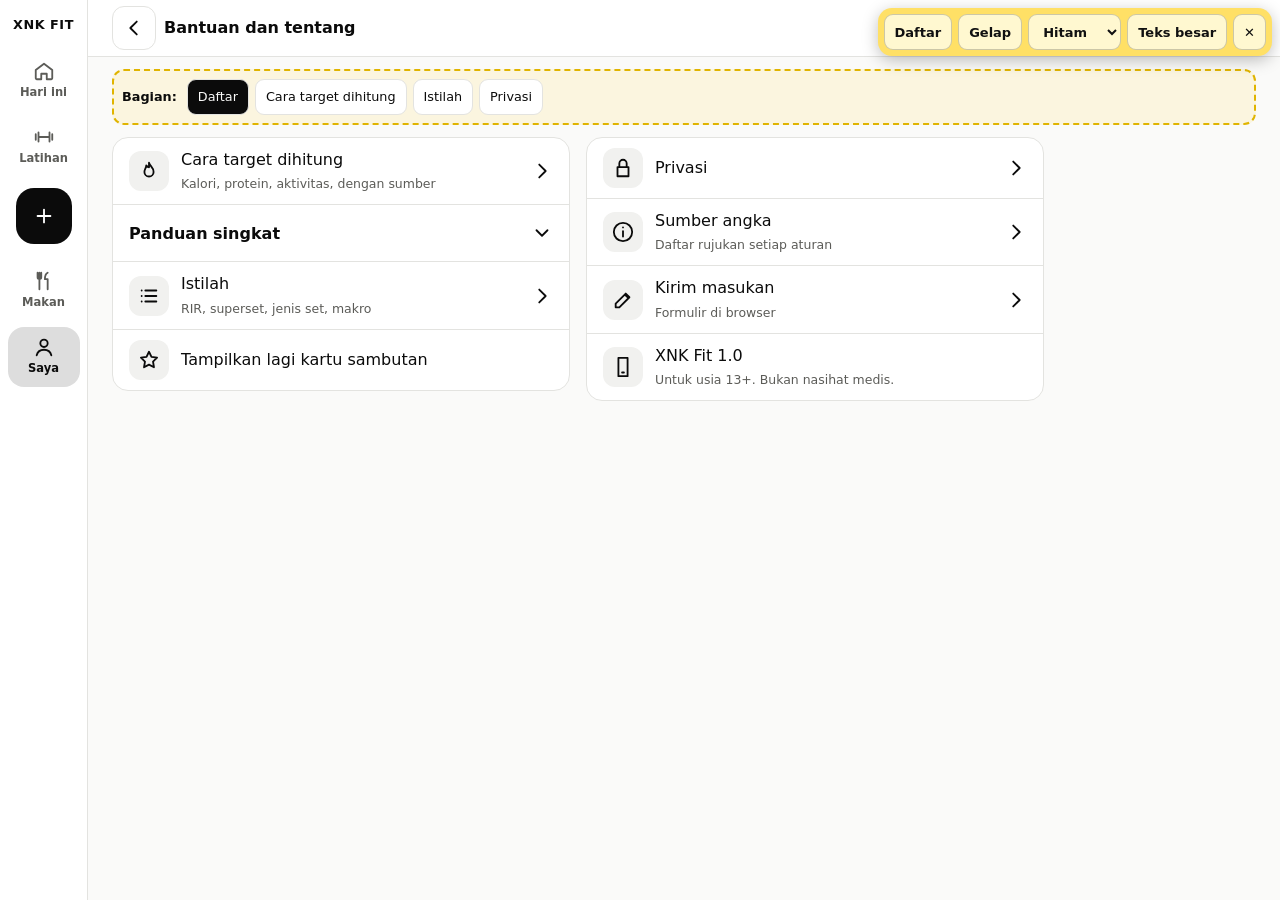
==== docs/mockups/bantuan.html @ 65bb805c "D-05: add clickable mockups for every screen Static HTML in docs/mockups/, no server: 15 screens fro" ====
<!doctype html>
<html lang="id">
<head>
<meta charset="utf-8"><meta name="viewport" content="width=device-width, initial-scale=1, viewport-fit=cover">
<title>Bantuan · XNK Fit mockup</title>
<link rel="stylesheet" href="mock.css"><script src="mock.js"></script>
<style>
  details { border-top: 1px solid var(--line); } details:first-child { border-top: 0; }
  summary { min-height: 56px; padding: 14px 16px; cursor: pointer; font-weight: 700; list-style: none; display: flex; justify-content: space-between; align-items: center; }
  summary::-webkit-details-marker { display: none; }
  details > div { padding: 0 16px 16px; font-size: .92rem; }
  dl { margin: 0; } dt { font-weight: 800; margin-top: 10px; } dd { margin: 2px 0 0; color: var(--muted); }
</style>
</head>
<body data-tab="saya">
<div class="app">
  <div class="topbar"><button class="icon-btn" data-back="pengaturan.html" aria-label="Kembali"><i data-i="back"></i></button><b class="grow">Bantuan dan tentang</b></div>
  <div class="mock-states"><b>Bagian:</b><button data-sw="b:home" class="on">Daftar</button><button data-sw="b:target">Cara target dihitung</button><button data-sw="b:istilah">Istilah</button><button data-sw="b:privasi">Privasi</button></div>
  <main class="page stack" style="margin-top:12px;max-width:980px">
    <section data-st="b:home" class="cols">
      <div class="list">
        <button class="li" data-sw="b:target"><span class="ic"><i data-i="flame"></i></span><span class="grow">Cara target dihitung<br><span class="xs muted">Kalori, protein, aktivitas, dengan sumber</span></span><i data-i="chev"></i></button>
        <div class="li" style="display:block;padding:0"><details><summary>Panduan singkat <i data-i="down"></i></summary><div><ol style="margin:0;padding-left:18px">
          <li>Isi profil latihan, program dibuat otomatis.</li><li>Tekan ＋ → Mulai latihan; setiap ketukan langsung tersimpan.</li><li>Catat makan dengan ukuran rumah tangga (centong, potong, sdm).</li><li>Nyalakan cadangan Google Drive di Pengaturan → Data.</li></ol></div></details></div>
        <button class="li" data-sw="b:istilah"><span class="ic"><i data-i="list"></i></span><span class="grow">Istilah<br><span class="xs muted">RIR, superset, jenis set, makro</span></span><i data-i="chev"></i></button>
        <button class="li" data-toast="Kartu sambutan akan muncul lagi"><span class="ic"><i data-i="star"></i></span><span class="grow">Tampilkan lagi kartu sambutan</span></button>
      </div>
      <div class="list">
        <button class="li" data-sw="b:privasi"><span class="ic"><i data-i="lock"></i></span><span class="grow">Privasi</span><i data-i="chev"></i></button>
        <button class="li" data-sw="b:target"><span class="ic"><i data-i="info"></i></span><span class="grow">Sumber angka<br><span class="xs muted">Daftar rujukan setiap aturan</span></span><i data-i="chev"></i></button>
        <button class="li" data-toast="(Membuka formulir masukan di browser)"><span class="ic"><i data-i="edit"></i></span><span class="grow">Kirim masukan<br><span class="xs muted">Formulir di browser</span></span><i data-i="chev"></i></button>
        <div class="li"><span class="ic"><i data-i="phone"></i></span><span class="grow">XNK Fit 1.0<br><span class="xs muted">Untuk usia 13+. Bukan nasihat medis.</span></span></div>
      </div>
    </section>

    <section data-st="b:target" hidden class="stack">
      <div class="cols">
        <div class="card stack"><h2>Kalori harian</h2>
          <div class="kv"><div><b>1.340</b><span>BMR</span></div><div><b>× 1,375</b><span>Aktivitas ringan</span></div><div><b>1.840</b><span>Kebutuhan</span></div><div><b>1.750</b><span>Target</span></div></div>
          <p class="small">BMR dihitung dengan rumus Mifflin–St Jeor dari berat, tinggi, usia dan jenis kelamin. Lalu dikali faktor aktivitas (perkiraan), lalu disesuaikan dengan tujuan.</p>
          <p class="small">Batas bawah: tidak pernah di bawah 1.200 kkal (perempuan) / 1.500 kkal (laki-laki) dan tidak di bawah BMR. Batas ini kehati-hatian pemilik aplikasi.</p>
          <p class="small">Kalori aktivitas ditampilkan tetapi tidak ditambahkan ke target.</p>
          <p class="xs muted">Sumber: Mifflin MD dkk. (1990); faktor aktivitas ⚠ sedang diperiksa.</p></div>
        <div class="card stack"><h2>Protein dan lainnya</h2>
          <p class="small">Protein 1,6 g per kg berat badan (rentang 1,4–2,0). Lemak 25 % dari kalori. Karbo sisa kalori.</p>
          <p class="small">Aktivitas: menit × MET dari Compendium of Physical Activities (Ainsworth dkk. 2011). Target mingguan 150–300 menit dari WHO.</p>
          <div class="note"><i data-i="info"></i><span>Bukan pengganti dokter / ahli gizi. Angka bertanda ⚠ masih sementara.</span></div></div>
      </div>
    </section>

    <section data-st="b:istilah" hidden class="card">
      <h2>Istilah</h2>
      <dl class="cols">
        <div><dt>Set kerja</dt><dd>Set yang dihitung untuk kemajuan.</dd><dt>RIR</dt><dd>Repetisi tersisa: berapa repetisi lagi yang sebenarnya masih sanggup.</dd><dt>Superset</dt><dd>Dua gerakan bergantian tanpa istirahat di antaranya.</dd><dt>Drop set</dt><dd>Beban diturunkan lalu lanjut tanpa istirahat.</dd></div>
        <div><dt>Rapi / Ragu</dt><dd>Penilaian sendiri soal teknik. "Ragu" menahan kenaikan beban.</dd><dt>Makro</dt><dd>Protein, karbohidrat, lemak.</dd><dt>MET</dt><dd>Angka beratnya aktivitas dibanding duduk diam.</dd><dt>1RM</dt><dd>Perkiraan beban maksimal untuk satu repetisi.</dd></div>
      </dl>
    </section>

    <section data-st="b:privasi" hidden class="card stack">
      <h2>Privasi</h2>
      <p><b>Data di HP Anda. Cadangan di Google Drive Anda.</b></p>
      <ul class="small" style="margin:0;padding-left:18px"><li>Tidak ada akun, iklan, atau pelacak.</li><li>Pembaruan konten hanya mengunduh file; tidak ada data Anda yang dikirim.</li><li>Foto tidak pernah keluar dari HP kecuali cadangan foto dinyalakan.</li><li>Laporan kerusakan hanya dari Play Console, tanpa data pribadi.</li></ul>
    </section>
  </main>
</div>
</body>
</html>
---- docs/mockups/mock.css ----
/* XNK Fit mockups (D-05). Static, no server. Tokens only; no colour literals below the token block.
   Rules from Design §11: red only for errors, 44 px touch targets, system font, phone 360–430, tablet ≥ 600 with rail. */
:root {
  --bg: #FAFAF9; --surface: #ffffff; --surface-2: #F1F1EF; --fg: #0b0b0b; --muted: #5c5c58; --line: #E3E3E0;
  --band: #0b0b0b; --on-band: #ffffff; --on-band-muted: rgba(255,255,255,.72); --band-card: #1d1d1d;
  --accent: #0b0b0b; --on-accent: #ffffff; --accent-on-band: #ffffff; --tint: color-mix(in srgb, var(--accent) 14%, var(--surface));
  --danger: #b91c1c; --scrim: rgba(0,0,0,.45);
  --r: 16px; --pad: 16px; --tab-h: 68px; --rail-w: 88px;
  color-scheme: light;
}
:root[data-theme="dark"] {
  --bg: #0b0b0b; --surface: #161616; --surface-2: #202020; --fg: #f4f4f2; --muted: #a6a6a1; --line: #2b2b2b;
  --band: #000000; --on-band: #f4f4f2; --band-card: #1c1c1c;
  --accent: #f4f4f2; --on-accent: #0b0b0b; --danger: #f87171; --scrim: rgba(0,0,0,.65);
  color-scheme: dark;
}
:root[data-accent="biru"]   { --accent: #1d4ed8; --on-accent: #fff; --accent-on-band: #60a5fa; }
:root[data-accent="hijau"]  { --accent: #15803d; --on-accent: #fff; --accent-on-band: #4ade80; }
:root[data-accent="toska"]  { --accent: #0f766e; --on-accent: #fff; --accent-on-band: #2dd4bf; }
:root[data-accent="ungu"]   { --accent: #6d28d9; --on-accent: #fff; --accent-on-band: #a78bfa; }
:root[data-accent="pink"]   { --accent: #be185d; --on-accent: #fff; --accent-on-band: #f472b6; }
:root[data-accent="oranye"] { --accent: #c2410c; --on-accent: #fff; --accent-on-band: #fb923c; }
:root[data-theme="dark"][data-accent="biru"]   { --accent: #60a5fa; --on-accent: #0b0b0b; }
:root[data-theme="dark"][data-accent="hijau"]  { --accent: #4ade80; --on-accent: #0b0b0b; }
:root[data-theme="dark"][data-accent="toska"]  { --accent: #2dd4bf; --on-accent: #0b0b0b; }
:root[data-theme="dark"][data-accent="ungu"]   { --accent: #a78bfa; --on-accent: #0b0b0b; }
:root[data-theme="dark"][data-accent="pink"]   { --accent: #f472b6; --on-accent: #0b0b0b; }
:root[data-theme="dark"][data-accent="oranye"] { --accent: #fb923c; --on-accent: #0b0b0b; }
:root.big { font-size: 125%; }

* { box-sizing: border-box; }
html { -webkit-text-size-adjust: 100%; }
body { margin: 0; background: var(--bg); color: var(--fg); font: 1rem/1.45 system-ui, -apple-system, "Segoe UI", Roboto, sans-serif; overflow-x: hidden; }
a { color: inherit; }
h1, h2, h3, p { margin: 0; }
h1 { font-size: 1.6rem; line-height: 1.2; font-weight: 800; }
h2 { font-size: 1.15rem; font-weight: 750; }
h3 { font-size: 1rem; font-weight: 700; }
.muted { color: var(--muted); }
.small { font-size: .875rem; }
.xs { font-size: .78rem; }
.num { font-variant-numeric: tabular-nums; font-weight: 800; }
.big-num { font-size: 2rem; font-weight: 800; line-height: 1; font-variant-numeric: tabular-nums; }
svg.i { width: 22px; height: 22px; fill: none; stroke: currentColor; stroke-width: 2; stroke-linecap: round; stroke-linejoin: round; flex: none; }
.stack > * + * { margin-top: 12px; }
.stack-s > * + * { margin-top: 6px; }
.row-flex { display: flex; align-items: center; gap: 10px; }
.spread { display: flex; align-items: center; justify-content: space-between; gap: 10px; }
.wrap { flex-wrap: wrap; }
.grow { flex: 1; min-width: 0; }
[hidden] { display: none !important; }

/* Frame */
.app { min-height: 100vh; padding-bottom: calc(var(--tab-h) + 24px + env(safe-area-inset-bottom)); }
body.full .app { padding-bottom: 24px; }
.page { padding: 0 var(--pad) 16px; max-width: 1180px; }
.head { background: var(--band); color: var(--on-band); padding: 14px var(--pad) 46px; margin-bottom: -30px; }
.head .muted, .head .sub { color: var(--on-band-muted); }
.head h1 { margin-top: 6px; }
.head-top { display: flex; align-items: center; gap: 8px; min-height: 44px; }
.head-top .grow { font-weight: 700; }
.icon-btn { min-width: 44px; min-height: 44px; border-radius: 12px; border: 1px solid var(--line); background: var(--surface); color: var(--fg); display: inline-flex; align-items: center; justify-content: center; cursor: pointer; text-decoration: none; padding: 0 10px; gap: 6px; font: inherit; }
.head .icon-btn { background: var(--band-card); border-color: transparent; color: var(--on-band); }
.badge-dot { position: relative; }
.badge-dot::after { content: ''; position: absolute; top: 9px; right: 10px; width: 8px; height: 8px; border-radius: 50%; background: var(--accent-on-band); }
.topbar { position: sticky; top: 0; z-index: 5; background: var(--surface); border-bottom: 1px solid var(--line); display: flex; align-items: center; gap: 8px; padding: 6px var(--pad); min-height: 56px; }

/* Tabs: phone bottom bar, tablet rail */
.tabbar { position: fixed; z-index: 20; left: 0; right: 0; bottom: 0; height: calc(var(--tab-h) + env(safe-area-inset-bottom)); padding-bottom: env(safe-area-inset-bottom); background: var(--surface); border-top: 1px solid var(--line); display: grid; grid-template-columns: repeat(5, 1fr); }
.tab { display: flex; flex-direction: column; align-items: center; justify-content: center; gap: 2px; min-height: 44px; color: var(--muted); text-decoration: none; font-size: .72rem; font-weight: 650; background: none; border: 0; cursor: pointer; font-family: inherit; }
.tab.on { color: var(--fg); }
.tab.on svg { stroke: var(--accent); }
.tab-plus { width: 52px; height: 52px; border-radius: 18px; margin: auto; background: var(--accent); color: var(--on-accent); }
.tab-plus svg, .tab.on .tab-plus svg { stroke: var(--on-accent); }
.rail { display: none; }
body.full .tabbar, body.full .rail { display: none; }

/* Cards */
.card { background: var(--surface); border: 1px solid var(--line); border-radius: var(--r); padding: 16px; }
.card.ink { background: var(--band); color: var(--on-band); border-color: transparent; }
.card.ink .muted { color: var(--on-band-muted); }
:root[data-theme="dark"] .card.ink { border-color: var(--line); }
.card.tint { background: var(--tint); border-color: transparent; }
.card.dash { border-style: dashed; background: transparent; }
.card.flat { padding: 0; overflow: hidden; }
.card-title { display: flex; align-items: center; justify-content: space-between; gap: 8px; margin-bottom: 10px; }
.label { font-size: .75rem; font-weight: 750; letter-spacing: .06em; text-transform: uppercase; color: var(--muted); }
.card.ink .label { color: var(--on-band-muted); }
.section-title { display: flex; justify-content: space-between; align-items: center; margin: 22px 2px 8px; }

/* Buttons */
.btn { min-height: 44px; padding: 10px 18px; border-radius: 14px; border: 1px solid var(--line); background: var(--surface); color: var(--fg); font: inherit; font-weight: 700; cursor: pointer; display: inline-flex; align-items: center; justify-content: center; gap: 8px; text-decoration: none; text-align: center; }
.btn.pri { background: var(--accent); color: var(--on-accent); border-color: transparent; }
.card.ink .btn.pri, .head .btn.pri { background: var(--on-band); color: var(--band); }
.card.ink .btn { background: var(--band-card); border-color: transparent; color: var(--on-band); }
.btn.ghost { background: transparent; border-color: transparent; }
.btn.block { width: 100%; }
.btn.lg { min-height: 54px; font-size: 1.05rem; }
.btn.sm { min-height: 44px; padding: 6px 12px; font-size: .9rem; }
.btn-row { display: flex; gap: 10px; flex-wrap: wrap; }
.btn-row > .btn { flex: 1; }
.link { min-width: 44px; background: none; border: 0; padding: 0 4px; min-height: 44px; color: inherit; font: inherit; font-weight: 700; text-decoration: underline; text-underline-offset: 3px; cursor: pointer; }

/* Chips, segments */
.chips { display: flex; gap: 8px; flex-wrap: wrap; }
.chips.scroll { flex-wrap: nowrap; overflow-x: auto; scrollbar-width: none; margin: 0 calc(-1 * var(--pad)); padding: 0 var(--pad); }
.chip { min-height: 44px; min-width: 44px; justify-content: center; padding: 8px 14px; border-radius: 999px; border: 1px solid var(--line); background: var(--surface); color: var(--fg); font: inherit; font-size: .92rem; font-weight: 650; cursor: pointer; white-space: nowrap; display: inline-flex; align-items: center; gap: 6px; text-decoration: none; }
.chip.on { background: var(--accent); border-color: var(--accent); color: var(--on-accent); }
.seg { display: flex; background: var(--surface-2); border-radius: 14px; padding: 4px; gap: 4px; }
.seg > * { flex: 1; min-height: 44px; border: 0; border-radius: 11px; background: transparent; color: var(--muted); font: inherit; font-weight: 700; cursor: pointer; text-decoration: none; display: flex; align-items: center; justify-content: center; padding: 0 8px; text-align: center; }
.seg > .on { background: var(--surface); color: var(--fg); box-shadow: 0 1px 3px rgba(0,0,0,.12); }
.card.ink .seg { background: var(--band-card); }

/* Option cards (onboarding, choices) */
.opt { display: flex; align-items: center; gap: 14px; width: 100%; min-height: 64px; padding: 12px 16px; border-radius: var(--r); border: 1.5px solid var(--line); background: var(--surface); color: var(--fg); font: inherit; text-align: left; cursor: pointer; text-decoration: none; }
.opt + .opt { margin-top: 10px; }
.opt.on { border-color: var(--accent); background: var(--tint); }
.opt .ic { width: 44px; height: 44px; border-radius: 12px; background: var(--surface-2); display: flex; align-items: center; justify-content: center; flex: none; }
.opt.on .ic { background: var(--accent); color: var(--on-accent); }

/* List rows */
.list { background: var(--surface); border: 1px solid var(--line); border-radius: var(--r); overflow: hidden; }
.li { display: flex; align-items: center; gap: 12px; min-height: 56px; padding: 10px 16px; border: 0; border-top: 1px solid var(--line); width: 100%; background: none; color: inherit; font: inherit; text-align: left; text-decoration: none; cursor: pointer; }
.li:first-child { border-top: 0; }
.li .chev { color: var(--muted); }
.li .ic { width: 40px; height: 40px; border-radius: 12px; background: var(--surface-2); display: flex; align-items: center; justify-content: center; flex: none; }
.li.on .ic { background: var(--accent); color: var(--on-accent); }

/* Fields */
.field { display: block; }
.field > span { display: block; font-size: .85rem; font-weight: 700; margin-bottom: 6px; }
.input { width: 100%; min-height: 48px; padding: 10px 14px; border-radius: 12px; border: 1px solid var(--line); background: var(--surface); color: var(--fg); font: inherit; font-size: 16px; }
textarea.input { min-height: 88px; resize: vertical; }
.search { display: flex; align-items: center; gap: 8px; border: 1px solid var(--line); border-radius: 14px; background: var(--surface); padding: 0 12px; min-height: 50px; }
.search input { border: 0; background: none; color: var(--fg); font: inherit; font-size: 16px; flex: 1; min-height: 48px; outline: none; }
.stepper { display: flex; align-items: center; border: 1px solid var(--line); border-radius: 14px; background: var(--surface); overflow: hidden; }
.stepper button { width: 48px; min-height: 48px; border: 0; background: var(--surface-2); color: var(--fg); font-size: 1.4rem; font-weight: 700; cursor: pointer; }
.stepper input { flex: 1; min-width: 0; width: 60px; text-align: center; border: 0; background: none; color: var(--fg); font: inherit; font-size: 1.2rem; font-weight: 800; min-height: 48px; }
.stepper.big input { font-size: 2rem; }
.stepper.big button { width: 64px; min-height: 64px; }
.switch { position: relative; width: 52px; height: 32px; flex: none; }
.switch input { opacity: 0; position: absolute; inset: -6px; width: 64px; height: 44px; margin: 0; cursor: pointer; z-index: 1; }
.switch i { position: absolute; inset: 0; border-radius: 99px; background: var(--line); transition: .2s; }
.switch i::after { content: ''; position: absolute; top: 4px; left: 4px; width: 24px; height: 24px; border-radius: 50%; background: var(--surface); transition: .2s; box-shadow: 0 1px 2px rgba(0,0,0,.3); }
.switch input:checked + i { background: var(--accent); }
.switch input:checked + i::after { transform: translateX(20px); background: var(--on-accent); }
.check { width: 44px; height: 44px; border-radius: 12px; border: 1.5px solid var(--line); background: var(--surface); color: transparent; display: inline-flex; align-items: center; justify-content: center; cursor: pointer; flex: none; }
.check.on, .done .check { background: var(--accent); border-color: var(--accent); color: var(--on-accent); }

/* Meters, ring, week */
.bar { height: 10px; border-radius: 99px; background: var(--surface-2); overflow: hidden; }
.bar > i { display: block; height: 100%; background: var(--accent); border-radius: 99px; }
.card.ink .bar { background: var(--band-card); }
.card.ink .bar > i { background: var(--accent-on-band); }
.ring { position: relative; width: 132px; height: 132px; flex: none; }
.ring svg { width: 100%; height: 100%; transform: rotate(-90deg); }
.ring .trk { stroke: var(--surface-2); }
.ring .fill { stroke: var(--accent); stroke-linecap: round; }
.card.ink .ring .trk { stroke: var(--band-card); }
.card.ink .ring .fill { stroke: var(--accent-on-band); }
.ring .mid { position: absolute; inset: 0; display: flex; flex-direction: column; align-items: center; justify-content: center; text-align: center; }
.week { display: grid; grid-template-columns: repeat(7, 1fr); gap: 6px; text-align: center; }
.week .d { display: flex; flex-direction: column; align-items: center; gap: 4px; font-size: .75rem; color: var(--muted); }
.week .dot { width: 36px; height: 36px; border-radius: 12px; background: var(--surface-2); display: flex; align-items: center; justify-content: center; color: var(--fg); font-weight: 700; }
.week .d.act .dot { background: var(--accent); color: var(--on-accent); }
.week .d.today .dot { outline: 2px solid var(--fg); outline-offset: 2px; }
.card.ink .week .dot { background: var(--band-card); color: var(--on-band); }
.card.ink .week .d.act .dot { background: var(--accent-on-band); color: var(--band); }
.card.ink .week .d.today .dot { outline-color: var(--on-band); }
.kv { display: grid; grid-template-columns: repeat(auto-fit, minmax(6.5rem, 1fr)); gap: 10px; }
.kv > div { background: var(--surface-2); border-radius: 12px; padding: 10px 12px; }
.card.ink .kv > div { background: var(--band-card); }
.kv b { display: block; font-size: 1.25rem; font-variant-numeric: tabular-nums; }
.kv span { font-size: .78rem; color: var(--muted); }
.card.ink .kv span { color: var(--on-band-muted); }
.pill { display: inline-flex; align-items: center; gap: 4px; padding: 2px 10px; min-height: 24px; border-radius: 99px; background: var(--surface-2); font-size: .78rem; font-weight: 700; }
.pill.acc { background: var(--accent); color: var(--on-accent); }
.card.ink .pill { background: var(--band-card); color: var(--on-band); }
.est { font-size: .75rem; font-weight: 700; color: var(--muted); border: 1px dashed var(--muted); border-radius: 6px; padding: 0 5px; }

/* Shelves */
.shelf { display: flex; gap: 12px; overflow-x: auto; scroll-snap-type: x mandatory; margin: 0 calc(-1 * var(--pad)); padding: 2px var(--pad) 6px; scrollbar-width: none; }
.shelf > * { scroll-snap-align: start; flex: none; width: 72%; max-width: 300px; }

/* Sheets */
.scrim { position: fixed; inset: 0; z-index: 40; background: var(--scrim); display: none; }
.sheet { position: fixed; z-index: 41; left: 0; right: 0; bottom: 0; max-height: 88vh; overflow: auto; background: var(--surface); border-radius: 22px 22px 0 0; padding: 8px var(--pad) calc(20px + env(safe-area-inset-bottom)); transform: translateY(105%); transition: transform .22s ease; visibility: hidden; }
.sheet.open { transform: none; visibility: visible; }
.sheet.open ~ .scrim, body.sheet-on .scrim { display: block; }
.sheet .grab { width: 40px; height: 5px; border-radius: 9px; background: var(--line); margin: 4px auto 10px; }
.sheet-head { display: flex; align-items: center; gap: 8px; margin-bottom: 12px; }
.sheet-head h2 { flex: 1; }
.full-screen { position: fixed; inset: 0; z-index: 30; background: var(--bg); overflow: auto; }

/* Muscle map & figure (placeholders for the own vector drawings, Content §5) */
.mm { display: flex; gap: 6px; justify-content: center; }
.mm svg { width: 92px; height: 170px; }
.mm .base { fill: var(--surface-2); stroke: var(--line); stroke-width: 1; }
.mm .m1 { fill: var(--accent); }
.mm .m2 { fill: color-mix(in srgb, var(--accent) 38%, var(--surface-2)); }
.card.ink .mm .base { fill: var(--band-card); stroke: transparent; }
.card.ink .mm .m1 { fill: var(--accent-on-band); }
.card.ink .mm .m2 { fill: color-mix(in srgb, var(--accent-on-band) 40%, var(--band-card)); }
.legend { display: flex; gap: 14px; justify-content: center; font-size: .8rem; color: var(--muted); }
.legend i { display: inline-block; width: 12px; height: 12px; border-radius: 3px; margin-right: 4px; vertical-align: -1px; }
.legend .l1 { background: var(--accent); } .legend .l2 { background: color-mix(in srgb, var(--accent) 38%, var(--surface-2)); }
.fig { background: var(--surface-2); border-radius: var(--r); display: flex; align-items: center; justify-content: center; aspect-ratio: 4 / 3; }
.fig svg { width: 60%; height: 80%; stroke: var(--fg); stroke-width: 6; stroke-linecap: round; fill: none; }
.fig .acc { stroke: var(--accent); }
@media (prefers-reduced-motion: no-preference) { .fig .arm { animation: lift 2.4s ease-in-out infinite; transform-origin: 100px 70px; } }
@keyframes lift { 50% { transform: rotate(-35deg); } }

/* Logger */
.set-table { width: 100%; border-collapse: collapse; }
.set-table th { font-size: .72rem; letter-spacing: .05em; color: var(--muted); text-align: center; padding: 6px 2px; font-weight: 750; }
.set-table td { text-align: center; padding: 4px 2px; }
.set-table tr.done td { background: var(--tint); }
.set-table .cell { width: 100%; min-width: 52px; min-height: 44px; border-radius: 10px; border: 1px solid var(--line); background: var(--surface-2); color: var(--fg); text-align: center; font: inherit; font-size: 16px; font-weight: 750; }
.set-no { min-width: 44px; min-height: 44px; border-radius: 10px; border: 0; background: none; color: var(--fg); font: inherit; font-weight: 800; cursor: pointer; }
.ss { border-left: 4px solid var(--accent); padding-left: 12px; }
.rest { position: fixed; z-index: 25; left: var(--pad); right: var(--pad); bottom: calc(16px + env(safe-area-inset-bottom)); }
.timer-big { font-size: 4rem; font-weight: 800; font-variant-numeric: tabular-nums; line-height: 1; }

/* Planner */
.days { display: flex; overflow-x: auto; scroll-snap-type: x mandatory; gap: 12px; margin: 0 calc(-1 * var(--pad)); padding: 0 var(--pad); scrollbar-width: none; }
.days > section { flex: none; width: 100%; scroll-snap-align: center; }
.plan-table { display: none; }
.meal-cell { border: 1px solid var(--line); border-radius: 12px; padding: 10px; background: var(--surface); font-size: .85rem; min-height: 96px; }
.meal-cell.lock { border-color: var(--accent); }

/* Photos, badges */
.grid3 { display: grid; grid-template-columns: repeat(3, 1fr); gap: 8px; }
.photo { aspect-ratio: 3 / 4; border-radius: 12px; background: var(--surface-2); display: flex; align-items: center; justify-content: center; color: var(--muted); }
.badges { display: grid; grid-template-columns: repeat(auto-fill, minmax(84px, 1fr)); gap: 10px; }
.bdg { text-align: center; font-size: .75rem; font-weight: 650; }
.bdg .b { width: 56px; height: 56px; margin: 0 auto 6px; border-radius: 18px; background: var(--accent); color: var(--on-accent); display: flex; align-items: center; justify-content: center; }
.bdg.lock { color: var(--muted); }
.bdg.lock .b { background: var(--surface-2); color: var(--muted); }

/* Share card preview */
.share-card { aspect-ratio: 9 / 16; max-height: 420px; margin: 0 auto; border-radius: 18px; padding: 20px; display: flex; flex-direction: column; background: var(--band); color: var(--on-band); }
.share-card.light { background: var(--surface); color: var(--fg); border: 1px solid var(--line); }
.share-card.acc { background: var(--accent); color: var(--on-accent); }
.qr { width: 52px; height: 52px; background: repeating-conic-gradient(currentColor 0 25%, transparent 0 50%) 0 0 / 13px 13px; border-radius: 4px; opacity: .9; }

/* Welcome card, notices */
.welcome { position: relative; }
.note { display: flex; gap: 10px; align-items: flex-start; padding: 12px 14px; border-radius: 14px; background: var(--surface-2); font-size: .9rem; }
.note.err { background: color-mix(in srgb, var(--danger) 12%, var(--surface)); color: var(--fg); border: 1px solid var(--danger); }
.note.err svg { stroke: var(--danger); }
.progress-dots { display: flex; gap: 6px; }
.progress-dots i { flex: 1; height: 4px; border-radius: 9px; background: var(--line); }
.progress-dots i.on { background: var(--accent); }
.head .progress-dots i { background: var(--band-card); }
.head .progress-dots i.on { background: var(--accent-on-band); }

/* Two columns (tablet) */
.cols, .cols-3 { display: block; }
.cols > * + *, .cols-3 > * + * { margin-top: 12px; }
.only-tab { display: none !important; }

/* Mockup chrome: not part of the app */
.mock-bar { position: fixed; z-index: 60; top: 8px; right: 8px; display: flex; gap: 6px; padding: 6px; border-radius: 14px; background: #ffe066; color: #111; font: 600 13px/1 system-ui; box-shadow: 0 4px 16px rgba(0,0,0,.25); align-items: center; }
.mock-bar button, .mock-bar a, .mock-bar select { min-height: 36px; border: 1px solid rgba(0,0,0,.2); background: #fff8d0; color: #111; border-radius: 9px; padding: 0 10px; font: inherit; cursor: pointer; text-decoration: none; display: inline-flex; align-items: center; }
.mock-bar.min > :not(.mb-toggle) { display: none; }
.mock-states { margin: 12px var(--pad) 0; padding: 8px; border: 2px dashed #e0b400; border-radius: 12px; background: color-mix(in srgb, #ffe066 18%, var(--bg)); display: flex; gap: 6px; flex-wrap: wrap; align-items: center; font-size: .8rem; }
.mock-states b { margin-right: 4px; }
.mock-states button { min-height: 36px; border-radius: 9px; border: 1px solid var(--line); background: var(--surface); color: var(--fg); padding: 0 10px; font: inherit; cursor: pointer; }
.mock-states button.on { background: var(--fg); color: var(--bg); }
html.embed .mock-bar, html.embed .mock-states { display: none; }

@media (min-width: 600px) {
  :root { --pad: 24px; }
  .tabbar { display: none; }
  .rail { display: flex; position: fixed; z-index: 20; left: 0; top: 0; bottom: 0; width: var(--rail-w); flex-direction: column; align-items: center; gap: 6px; padding: 16px 0; background: var(--surface); border-right: 1px solid var(--line); }
  .rail .tab { width: 72px; min-height: 60px; border-radius: 16px; }
  .rail .tab.on { background: var(--tint); }
  .rail .tab-plus { width: 56px; height: 56px; margin: 4px 0 10px; }
  .rail .brand { font-weight: 900; font-size: .8rem; letter-spacing: .04em; margin-bottom: 10px; }
  .app { margin-left: var(--rail-w); padding-bottom: 32px; }
  body.full .app { margin-left: 0; }
  .head { padding-top: 20px; }
  .cols { display: grid; grid-template-columns: minmax(0, 1fr) minmax(0, 1fr); gap: 16px; align-items: start; }
  .cols-3 { display: grid; grid-template-columns: repeat(3, minmax(0, 1fr)); gap: 16px; align-items: start; }
  .cols > * + *, .cols-3 > * + * { margin-top: 0; }
  .only-phone { display: none !important; }
  .only-tab { display: revert !important; }
  .sheet { left: 50%; right: auto; bottom: auto; top: 50%; width: min(560px, 92vw); border-radius: 22px; transform: translate(-50%, -46%); opacity: 0; transition: .18s; padding-bottom: 20px; }
  .sheet.open { transform: translate(-50%, -50%); opacity: 1; }
  .sheet .grab { display: none; }
  .shelf > * { width: 260px; }
  .days { display: none; }
  .plan-table { display: grid; grid-template-columns: 72px repeat(7, minmax(0, 1fr)); gap: 6px; }
  .rest { left: auto; width: 380px; }
  .mm svg { width: 110px; height: 200px; }
}
@media (prefers-reduced-motion: reduce) { * { transition: none !important; animation: none !important; } }
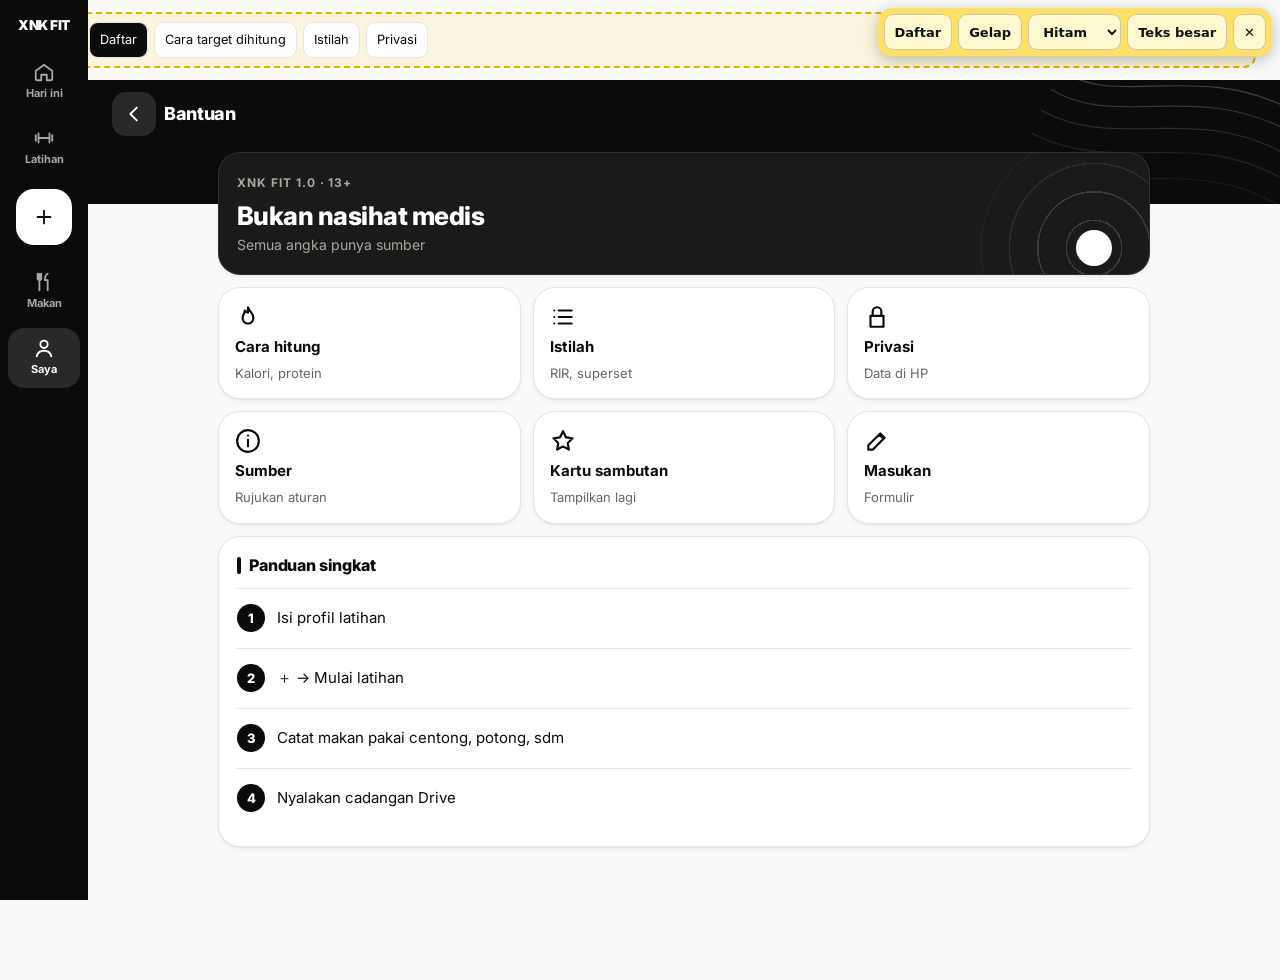
==== commit a484c5b8: "Mockups: rebuild the remaining screens on the Phase X layout Owner asked for the other screens to ma" ====
--- a/docs/mockups/bantuan.html
+++ b/docs/mockups/bantuan.html
@@ -4,62 +4,83 @@
 <meta charset="utf-8"><meta name="viewport" content="width=device-width, initial-scale=1, viewport-fit=cover">
 <title>Bantuan · XNK Fit mockup</title>
 <link rel="stylesheet" href="mock.css"><script src="mock.js"></script>
-<style>
-  details { border-top: 1px solid var(--line); } details:first-child { border-top: 0; }
-  summary { min-height: 56px; padding: 14px 16px; cursor: pointer; font-weight: 700; list-style: none; display: flex; justify-content: space-between; align-items: center; }
-  summary::-webkit-details-marker { display: none; }
-  details > div { padding: 0 16px 16px; font-size: .92rem; }
-  dl { margin: 0; } dt { font-weight: 800; margin-top: 10px; } dd { margin: 2px 0 0; color: var(--muted); }
-</style>
+<style>.card .li { padding-inline: 0; } .step-n { width: 28px; height: 28px; border-radius: 50%; background: var(--accent); color: var(--on-accent); display: inline-flex; align-items: center; justify-content: center; font-weight: 800; font-size: .8125rem; flex: none; }</style>
 </head>
 <body data-tab="saya">
+<div class="mock-states"><b>Bagian:</b><button data-sw="b:home" class="on">Daftar</button><button data-sw="b:target">Cara target dihitung</button><button data-sw="b:istilah">Istilah</button><button data-sw="b:privasi">Privasi</button></div>
 <div class="app">
-  <div class="topbar"><button class="icon-btn" data-back="pengaturan.html" aria-label="Kembali"><i data-i="back"></i></button><b class="grow">Bantuan dan tentang</b></div>
-  <div class="mock-states"><b>Bagian:</b><button data-sw="b:home" class="on">Daftar</button><button data-sw="b:target">Cara target dihitung</button><button data-sw="b:istilah">Istilah</button><button data-sw="b:privasi">Privasi</button></div>
-  <main class="page stack" style="margin-top:12px;max-width:980px">
-    <section data-st="b:home" class="cols">
-      <div class="list">
-        <button class="li" data-sw="b:target"><span class="ic"><i data-i="flame"></i></span><span class="grow">Cara target dihitung<br><span class="xs muted">Kalori, protein, aktivitas, dengan sumber</span></span><i data-i="chev"></i></button>
-        <div class="li" style="display:block;padding:0"><details><summary>Panduan singkat <i data-i="down"></i></summary><div><ol style="margin:0;padding-left:18px">
-          <li>Isi profil latihan, program dibuat otomatis.</li><li>Tekan ＋ → Mulai latihan; setiap ketukan langsung tersimpan.</li><li>Catat makan dengan ukuran rumah tangga (centong, potong, sdm).</li><li>Nyalakan cadangan Google Drive di Pengaturan → Data.</li></ol></div></details></div>
-        <button class="li" data-sw="b:istilah"><span class="ic"><i data-i="list"></i></span><span class="grow">Istilah<br><span class="xs muted">RIR, superset, jenis set, makro</span></span><i data-i="chev"></i></button>
-        <button class="li" data-toast="Kartu sambutan akan muncul lagi"><span class="ic"><i data-i="star"></i></span><span class="grow">Tampilkan lagi kartu sambutan</span></button>
+  <header class="head">
+    <div class="head-top"><button class="icon-btn" data-back="pengaturan.html" aria-label="Kembali"><i data-i="back"></i></button><span class="grow">Bantuan</span></div>
+  </header>
+  <main class="page stack" style="max-width:980px">
+    <section data-st="b:home" class="stack">
+      <div class="card ink geo"><span class="label">XNK Fit 1.0 · 13+</span><h2 style="font-size:1.6rem;margin-top:8px">Bukan nasihat medis</h2><p class="muted small" style="margin-top:4px">Semua angka punya sumber</p></div>
+      <div class="tiles">
+        <button class="tile" data-sw="b:target"><i data-i="flame"></i><b>Cara hitung</b><span>Kalori, protein</span></button>
+        <button class="tile" data-sw="b:istilah"><i data-i="list"></i><b>Istilah</b><span>RIR, superset</span></button>
+        <button class="tile" data-sw="b:privasi"><i data-i="lock"></i><b>Privasi</b><span>Data di HP</span></button>
+        <button class="tile" data-sw="b:target"><i data-i="info"></i><b>Sumber</b><span>Rujukan aturan</span></button>
+        <button class="tile" data-toast="Kartu sambutan muncul lagi"><i data-i="star"></i><b>Kartu sambutan</b><span>Tampilkan lagi</span></button>
+        <button class="tile" data-toast="(Formulir di browser)"><i data-i="edit"></i><b>Masukan</b><span>Formulir</span></button>
       </div>
-      <div class="list">
-        <button class="li" data-sw="b:privasi"><span class="ic"><i data-i="lock"></i></span><span class="grow">Privasi</span><i data-i="chev"></i></button>
-        <button class="li" data-sw="b:target"><span class="ic"><i data-i="info"></i></span><span class="grow">Sumber angka<br><span class="xs muted">Daftar rujukan setiap aturan</span></span><i data-i="chev"></i></button>
-        <button class="li" data-toast="(Membuka formulir masukan di browser)"><span class="ic"><i data-i="edit"></i></span><span class="grow">Kirim masukan<br><span class="xs muted">Formulir di browser</span></span><i data-i="chev"></i></button>
-        <div class="li"><span class="ic"><i data-i="phone"></i></span><span class="grow">XNK Fit 1.0<br><span class="xs muted">Untuk usia 13+. Bukan nasihat medis.</span></span></div>
+      <div class="card">
+        <div class="card-title"><h3>Panduan singkat</h3></div>
+        <div class="li"><span class="step-n">1</span><span class="grow">Isi profil latihan</span></div>
+        <div class="li"><span class="step-n">2</span><span class="grow">＋ → Mulai latihan</span></div>
+        <div class="li"><span class="step-n">3</span><span class="grow">Catat makan pakai centong, potong, sdm</span></div>
+        <div class="li"><span class="step-n">4</span><span class="grow">Nyalakan cadangan Drive</span></div>
       </div>
     </section>
 
     <section data-st="b:target" hidden class="stack">
+      <div class="card ink geo"><span class="label">Target kalori</span><div style="margin-top:8px"><span class="hero-num">1.750</span> <span class="muted">kkal</span></div>
+        <div class="kv" style="margin-top:16px"><div><b>1.340</b><span>BMR</span></div><div><b>× 1,375</b><span>Aktivitas</span></div><div><b>1.840</b><span>Kebutuhan</span></div></div></div>
       <div class="cols">
-        <div class="card stack"><h2>Kalori harian</h2>
-          <div class="kv"><div><b>1.340</b><span>BMR</span></div><div><b>× 1,375</b><span>Aktivitas ringan</span></div><div><b>1.840</b><span>Kebutuhan</span></div><div><b>1.750</b><span>Target</span></div></div>
-          <p class="small">BMR dihitung dengan rumus Mifflin–St Jeor dari berat, tinggi, usia dan jenis kelamin. Lalu dikali faktor aktivitas (perkiraan), lalu disesuaikan dengan tujuan.</p>
-          <p class="small">Batas bawah: tidak pernah di bawah 1.200 kkal (perempuan) / 1.500 kkal (laki-laki) dan tidak di bawah BMR. Batas ini kehati-hatian pemilik aplikasi.</p>
-          <p class="small">Kalori aktivitas ditampilkan tetapi tidak ditambahkan ke target.</p>
-          <p class="xs muted">Sumber: Mifflin MD dkk. (1990); faktor aktivitas ⚠ sedang diperiksa.</p></div>
-        <div class="card stack"><h2>Protein dan lainnya</h2>
-          <p class="small">Protein 1,6 g per kg berat badan (rentang 1,4–2,0). Lemak 25 % dari kalori. Karbo sisa kalori.</p>
-          <p class="small">Aktivitas: menit × MET dari Compendium of Physical Activities (Ainsworth dkk. 2011). Target mingguan 150–300 menit dari WHO.</p>
-          <div class="note"><i data-i="info"></i><span>Bukan pengganti dokter / ahli gizi. Angka bertanda ⚠ masih sementara.</span></div></div>
+        <div class="card">
+          <div class="card-title"><h3>Cara hitung</h3></div>
+          <div class="li"><span class="step-n">1</span><span class="grow">BMR: Mifflin–St Jeor</span></div>
+          <div class="li"><span class="step-n">2</span><span class="grow">× faktor aktivitas <span class="est">⚠</span></span></div>
+          <div class="li"><span class="step-n">3</span><span class="grow">Sesuai tujuan</span></div>
+          <div class="li"><span class="step-n">4</span><span class="grow">Batas bawah 1.200 / 1.500 kkal</span></div>
+        </div>
+        <div class="card">
+          <div class="card-title"><h3>Lainnya</h3></div>
+          <div class="li"><span class="grow">Protein</span><b>1,6 g/kg</b></div>
+          <div class="li"><span class="grow">Lemak</span><b>25 %</b></div>
+          <div class="li"><span class="grow">Aktivitas</span><b>MET</b></div>
+          <div class="li"><span class="grow">Target mingguan</span><b>150 mnt</b></div>
+        </div>
+      </div>
+      <div class="card"><div class="card-title"><h3>Sumber</h3></div>
+        <p class="small">Mifflin dkk. 1990 · Compendium of Physical Activities 2011 · WHO 2020 · TKPI 2020</p></div>
+    </section>
+
+    <section data-st="b:istilah" hidden class="cols">
+      <div class="card">
+        <div class="card-title"><h3>Latihan</h3></div>
+        <div class="li"><b class="grow">Set kerja</b><span class="small muted">Set yang dihitung</span></div>
+        <div class="li"><b class="grow">RIR</b><span class="small muted">Sisa repetisi</span></div>
+        <div class="li"><b class="grow">Superset</b><span class="small muted">2 gerakan bergantian</span></div>
+        <div class="li"><b class="grow">Drop set</b><span class="small muted">Beban turun, lanjut</span></div>
+        <div class="li"><b class="grow">Rapi / Ragu</b><span class="small muted">Nilai teknik sendiri</span></div>
+      </div>
+      <div class="card">
+        <div class="card-title"><h3>Makan</h3></div>
+        <div class="li"><b class="grow">Makro</b><span class="small muted">Protein, karbo, lemak</span></div>
+        <div class="li"><b class="grow">BMR</b><span class="small muted">Energi saat diam</span></div>
+        <div class="li"><b class="grow">MET</b><span class="small muted">Berat aktivitas</span></div>
+        <div class="li"><b class="grow">1RM</b><span class="small muted">Beban maks. 1 rep</span></div>
       </div>
     </section>
 
-    <section data-st="b:istilah" hidden class="card">
-      <h2>Istilah</h2>
-      <dl class="cols">
-        <div><dt>Set kerja</dt><dd>Set yang dihitung untuk kemajuan.</dd><dt>RIR</dt><dd>Repetisi tersisa: berapa repetisi lagi yang sebenarnya masih sanggup.</dd><dt>Superset</dt><dd>Dua gerakan bergantian tanpa istirahat di antaranya.</dd><dt>Drop set</dt><dd>Beban diturunkan lalu lanjut tanpa istirahat.</dd></div>
-        <div><dt>Rapi / Ragu</dt><dd>Penilaian sendiri soal teknik. "Ragu" menahan kenaikan beban.</dd><dt>Makro</dt><dd>Protein, karbohidrat, lemak.</dd><dt>MET</dt><dd>Angka beratnya aktivitas dibanding duduk diam.</dd><dt>1RM</dt><dd>Perkiraan beban maksimal untuk satu repetisi.</dd></div>
-      </dl>
-    </section>
-
-    <section data-st="b:privasi" hidden class="card stack">
-      <h2>Privasi</h2>
-      <p><b>Data di HP Anda. Cadangan di Google Drive Anda.</b></p>
-      <ul class="small" style="margin:0;padding-left:18px"><li>Tidak ada akun, iklan, atau pelacak.</li><li>Pembaruan konten hanya mengunduh file; tidak ada data Anda yang dikirim.</li><li>Foto tidak pernah keluar dari HP kecuali cadangan foto dinyalakan.</li><li>Laporan kerusakan hanya dari Play Console, tanpa data pribadi.</li></ul>
+    <section data-st="b:privasi" hidden class="stack">
+      <div class="card ink geo"><span class="label">Janji kami</span><h2 style="font-size:1.6rem;margin-top:8px">Data di HP Anda</h2><p class="muted small" style="margin-top:4px">Cadangan di Google Drive Anda</p></div>
+      <div class="card">
+        <div class="li done"><span class="todo"><i data-i="check"></i></span><b class="grow">Tanpa akun</b></div>
+        <div class="li done"><span class="todo"><i data-i="check"></i></span><b class="grow">Tanpa iklan dan pelacak</b></div>
+        <div class="li done"><span class="todo"><i data-i="check"></i></span><b class="grow">Foto tetap di HP</b></div>
+        <div class="li done"><span class="todo"><i data-i="check"></i></span><b class="grow">Pembaruan konten tanpa data Anda</b></div>
+      </div>
     </section>
   </main>
 </div>
--- a/docs/mockups/mock.css
+++ b/docs/mockups/mock.css
@@ -1,17 +1,28 @@
-/* XNK Fit mockups (D-05). Static, no server. Tokens only; no colour literals below the token block.
-   Rules from Design §11: red only for errors, 44 px touch targets, system font, phone 360–430, tablet ≥ 600 with rail. */
+@import url('https://fonts.googleapis.com/css2?family=Inter:wght@400;500;600;700;800;900&display=swap');
+/* XNK Fit mockups (D-05). Static, no server.
+   Look = the XNK app's Phase X portal: same tokens (copied from parts/theme/01-awal.part and 05-portal-x.part),
+   black band with contour lines, black hero card with rings, bar-marked section titles, floating black tab dock.
+   Rules from Design §11: red only for errors, 44 px touch targets, phone 360–430, tablet ≥ 600 with rail. */
 :root {
-  --bg: #FAFAF9; --surface: #ffffff; --surface-2: #F1F1EF; --fg: #0b0b0b; --muted: #5c5c58; --line: #E3E3E0;
-  --band: #0b0b0b; --on-band: #ffffff; --on-band-muted: rgba(255,255,255,.72); --band-card: #1d1d1d;
-  --accent: #0b0b0b; --on-accent: #ffffff; --accent-on-band: #ffffff; --tint: color-mix(in srgb, var(--accent) 14%, var(--surface));
-  --danger: #b91c1c; --scrim: rgba(0,0,0,.45);
-  --r: 16px; --pad: 16px; --tab-h: 68px; --rail-w: 88px;
+  --bg: #fafaf9; --surface: #ffffff; --surface-2: #f5f5f4; --surface-3: #ecebe9;
+  --line: #e7e5e4; --line-strong: #cfcfcb;
+  --fg: #0b0b0b; --fg-2: #3b3b39; --muted: #676764;
+  --band: #0b0b0b; --band-card: #1a1a19; --on-band: #ffffff; --on-band-muted: #a7a7a4;
+  --accent: #0b0b0b; --on-accent: #ffffff; --accent-on-band: #ffffff;
+  --tint: color-mix(in srgb, var(--accent) 10%, var(--surface));
+  --danger: #c4261b; --scrim: rgba(12,12,12,.42);
+  --shadow-1: 0 1px 2px rgba(0,0,0,.06), 0 3px 10px -3px rgba(0,0,0,.07);
+  --shadow-3: 0 30px 80px -24px rgba(0,0,0,.38);
+  --r: 22px; --r-md: 16px; --r-sm: 12px; --pad: 16px; --tab-h: 68px; --rail-w: 88px;
   color-scheme: light;
 }
 :root[data-theme="dark"] {
-  --bg: #0b0b0b; --surface: #161616; --surface-2: #202020; --fg: #f4f4f2; --muted: #a6a6a1; --line: #2b2b2b;
-  --band: #000000; --on-band: #f4f4f2; --band-card: #1c1c1c;
-  --accent: #f4f4f2; --on-accent: #0b0b0b; --danger: #f87171; --scrim: rgba(0,0,0,.65);
+  --bg: #0a0a0a; --surface: #141414; --surface-2: #1a1a1a; --surface-3: #242424;
+  --line: #272727; --line-strong: #3a3a3a;
+  --fg: #f4f4f2; --fg-2: #cfcfcc; --muted: #9b9b97;
+  --band: #161616; --band-card: #2a2a2a; --on-band: #ffffff; --on-band-muted: #a7a7a4;
+  --accent: #f4f4f2; --on-accent: #0b0b0b; --danger: #ff6b5e; --scrim: rgba(0,0,0,.62);
+  --shadow-1: 0 1px 2px rgba(0,0,0,.5); --shadow-3: 0 30px 80px -20px rgba(0,0,0,.85);
   color-scheme: dark;
 }
 :root[data-accent="biru"]   { --accent: #1d4ed8; --on-accent: #fff; --accent-on-band: #60a5fa; }
@@ -30,229 +41,279 @@
 
 * { box-sizing: border-box; }
 html { -webkit-text-size-adjust: 100%; }
-body { margin: 0; background: var(--bg); color: var(--fg); font: 1rem/1.45 system-ui, -apple-system, "Segoe UI", Roboto, sans-serif; overflow-x: hidden; }
+body { margin: 0; background: var(--bg); color: var(--fg); font: .9375rem/1.45 'Inter', system-ui, -apple-system, "Segoe UI", Roboto, sans-serif; -webkit-font-smoothing: antialiased; overflow-x: hidden; overflow-wrap: break-word; }
+button, input, select, textarea { font-family: inherit; }
 a { color: inherit; }
 h1, h2, h3, p { margin: 0; }
-h1 { font-size: 1.6rem; line-height: 1.2; font-weight: 800; }
-h2 { font-size: 1.15rem; font-weight: 750; }
-h3 { font-size: 1rem; font-weight: 700; }
+h1 { font-size: 1.75rem; line-height: 1.1; font-weight: 800; letter-spacing: -0.03em; }
+h2 { font-size: 1.25rem; line-height: 1.2; font-weight: 800; letter-spacing: -0.02em; }
+h3 { font-size: 1rem; line-height: 1.3; font-weight: 800; letter-spacing: -0.01em; }
 .muted { color: var(--muted); }
 .small { font-size: .875rem; }
-.xs { font-size: .78rem; }
-.num { font-variant-numeric: tabular-nums; font-weight: 800; }
-.big-num { font-size: 2rem; font-weight: 800; line-height: 1; font-variant-numeric: tabular-nums; }
+.xs { font-size: .8125rem; }
+.num { font-variant-numeric: tabular-nums; font-weight: 800; letter-spacing: -0.02em; }
+.big-num { font-size: 2.25rem; font-weight: 800; line-height: 1; letter-spacing: -0.04em; font-variant-numeric: tabular-nums; }
+.hero-num { font-size: 3rem; font-weight: 800; line-height: 1; letter-spacing: -0.05em; font-variant-numeric: tabular-nums; }
 svg.i { width: 22px; height: 22px; fill: none; stroke: currentColor; stroke-width: 2; stroke-linecap: round; stroke-linejoin: round; flex: none; }
 .stack > * + * { margin-top: 12px; }
 .stack-s > * + * { margin-top: 6px; }
 .row-flex { display: flex; align-items: center; gap: 10px; }
 .spread { display: flex; align-items: center; justify-content: space-between; gap: 10px; }
-.wrap { flex-wrap: wrap; }
 .grow { flex: 1; min-width: 0; }
 [hidden] { display: none !important; }
 
-/* Frame */
-.app { min-height: 100vh; padding-bottom: calc(var(--tab-h) + 24px + env(safe-area-inset-bottom)); }
+/* Frame: black band that the first card hangs over (Phase X .px-band / .px-hang) */
+.app { min-height: 100vh; padding-bottom: calc(var(--tab-h) + 40px + env(safe-area-inset-bottom)); }
 body.full .app { padding-bottom: 24px; }
-.page { padding: 0 var(--pad) 16px; max-width: 1180px; }
-.head { background: var(--band); color: var(--on-band); padding: 14px var(--pad) 46px; margin-bottom: -30px; }
+.page { padding: 0 var(--pad) 16px; max-width: 1180px; margin-inline: auto; position: relative; }
+.head { position: relative; background-color: var(--band); color: var(--on-band); padding: 8px var(--pad) 64px; margin-bottom: -52px;
+  background-repeat: no-repeat; background-position: right top; background-size: auto 100%;
+  background-image: url("data:image/svg+xml,%3Csvg xmlns='http://www.w3.org/2000/svg' viewBox='0 0 390 130' fill='none' stroke='white' stroke-width='1.2'%3E%3Cpath d='M160 -10C220 30 300 -20 400 30' stroke-opacity='.22'/%3E%3Cpath d='M150 10C220 52 300 0 400 54' stroke-opacity='.18'/%3E%3Cpath d='M140 32C220 76 300 22 400 80' stroke-opacity='.14'/%3E%3Cpath d='M130 56C220 102 300 46 400 108' stroke-opacity='.1'/%3E%3Cpath d='M120 82C220 130 300 72 400 138' stroke-opacity='.07'/%3E%3C/svg%3E"); }
 .head .muted, .head .sub { color: var(--on-band-muted); }
-.head h1 { margin-top: 6px; }
-.head-top { display: flex; align-items: center; gap: 8px; min-height: 44px; }
-.head-top .grow { font-weight: 700; }
-.icon-btn { min-width: 44px; min-height: 44px; border-radius: 12px; border: 1px solid var(--line); background: var(--surface); color: var(--fg); display: inline-flex; align-items: center; justify-content: center; cursor: pointer; text-decoration: none; padding: 0 10px; gap: 6px; font: inherit; }
-.head .icon-btn { background: var(--band-card); border-color: transparent; color: var(--on-band); }
-.badge-dot { position: relative; }
-.badge-dot::after { content: ''; position: absolute; top: 9px; right: 10px; width: 8px; height: 8px; border-radius: 50%; background: var(--accent-on-band); }
-.topbar { position: sticky; top: 0; z-index: 5; background: var(--surface); border-bottom: 1px solid var(--line); display: flex; align-items: center; gap: 8px; padding: 6px var(--pad); min-height: 56px; }
-
-/* Tabs: phone bottom bar, tablet rail */
-.tabbar { position: fixed; z-index: 20; left: 0; right: 0; bottom: 0; height: calc(var(--tab-h) + env(safe-area-inset-bottom)); padding-bottom: env(safe-area-inset-bottom); background: var(--surface); border-top: 1px solid var(--line); display: grid; grid-template-columns: repeat(5, 1fr); }
-.tab { display: flex; flex-direction: column; align-items: center; justify-content: center; gap: 2px; min-height: 44px; color: var(--muted); text-decoration: none; font-size: .72rem; font-weight: 650; background: none; border: 0; cursor: pointer; font-family: inherit; }
-.tab.on { color: var(--fg); }
-.tab.on svg { stroke: var(--accent); }
-.tab-plus { width: 52px; height: 52px; border-radius: 18px; margin: auto; background: var(--accent); color: var(--on-accent); }
-.tab-plus svg, .tab.on .tab-plus svg { stroke: var(--on-accent); }
+.head h1 { margin-top: 4px; }
+.head .sub { font-size: .875rem; margin-top: 2px; }
+.head-top { display: flex; align-items: center; gap: 8px; min-height: 52px; }
+.head-top .grow { font-weight: 800; font-size: 1.125rem; letter-spacing: -0.02em; }
+.brand { font-weight: 900; letter-spacing: -0.04em; font-size: 1.05rem; }
+.icon-btn { min-width: 44px; min-height: 44px; border-radius: 14px; border: 1px solid var(--line); background: var(--surface); color: var(--fg); display: inline-flex; align-items: center; justify-content: center; cursor: pointer; text-decoration: none; padding: 0 10px; gap: 6px; font: inherit; font-weight: 700; }
+.head .icon-btn, .topbar .icon-btn, .card.ink .icon-btn { background: color-mix(in srgb, var(--on-band) 12%, transparent); border-color: transparent; color: var(--on-band); }
+.avatar { width: 44px; height: 44px; border-radius: 50%; background: var(--on-band); color: var(--band); display: inline-flex; align-items: center; justify-content: center; font-weight: 800; font-size: .875rem; text-decoration: none; flex: none; }
+.topbar { position: sticky; top: 0; z-index: 5; background: var(--band); color: var(--on-band); display: flex; align-items: center; gap: 8px; padding: 4px var(--pad); min-height: 60px; }
+.topbar b { font-size: 1.125rem; letter-spacing: -0.02em; }
+.topbar .btn.pri { background: var(--on-band); color: var(--band); }
+.topbar .muted { color: var(--on-band-muted); }
+
+/* Floating black tab dock (Phase X .tabbar) */
+.tabbar { position: fixed; z-index: 20; left: 50%; bottom: calc(14px + env(safe-area-inset-bottom)); transform: translateX(-50%); width: min(420px, calc(100% - 28px)); height: var(--tab-h);
+  display: grid; grid-template-columns: repeat(5, minmax(0, 1fr)); align-items: center; padding: 0 8px; border-radius: 24px; background: var(--band); color: var(--on-band); box-shadow: var(--shadow-3); }
+:root[data-theme="dark"] .tabbar { background: var(--surface-3); }
+.tab { position: relative; display: flex; flex-direction: column; align-items: center; justify-content: center; gap: 3px; min-height: 56px; color: var(--on-band-muted); text-decoration: none; font-size: .6875rem; font-weight: 700; background: none; border: 0; cursor: pointer; font-family: inherit; }
+.tab.on { color: var(--on-band); }
+.tab.on::after { content: ''; position: absolute; bottom: 4px; width: 4px; height: 4px; border-radius: 50%; background: var(--accent-on-band); }
+.tab-plus { width: 52px; height: 52px; border-radius: 18px; margin: auto; background: var(--on-band); color: var(--band); display: flex; align-items: center; justify-content: center; }
 .rail { display: none; }
 body.full .tabbar, body.full .rail { display: none; }
 
 /* Cards */
-.card { background: var(--surface); border: 1px solid var(--line); border-radius: var(--r); padding: 16px; }
-.card.ink { background: var(--band); color: var(--on-band); border-color: transparent; }
+.card { position: relative; background: var(--surface); border: 1px solid var(--line); border-radius: var(--r); padding: 18px; box-shadow: var(--shadow-1); }
+.card.ink { background: var(--band-card); color: var(--on-band); border-color: color-mix(in srgb, var(--on-band) 10%, transparent); overflow: hidden; }
+.card.ink > * { position: relative; z-index: 1; }
 .card.ink .muted { color: var(--on-band-muted); }
-:root[data-theme="dark"] .card.ink { border-color: var(--line); }
-.card.tint { background: var(--tint); border-color: transparent; }
-.card.dash { border-style: dashed; background: transparent; }
-.card.flat { padding: 0; overflow: hidden; }
-.card-title { display: flex; align-items: center; justify-content: space-between; gap: 8px; margin-bottom: 10px; }
-.label { font-size: .75rem; font-weight: 750; letter-spacing: .06em; text-transform: uppercase; color: var(--muted); }
+.card.geo::before { content: ''; position: absolute; z-index: 0; right: -70px; top: -30px; width: 250px; height: 250px; border-radius: 50%;
+  background: repeating-radial-gradient(circle at center, transparent 0 27px, color-mix(in srgb, var(--on-band) 15%, transparent) 27px 28.5px);
+  -webkit-mask-image: radial-gradient(circle at center, #000 30%, transparent 72%); mask-image: radial-gradient(circle at center, #000 30%, transparent 72%); }
+.card.geo::after { content: ''; position: absolute; z-index: 0; right: 37px; top: 77px; width: 36px; height: 36px; border-radius: 50%; background: var(--accent-on-band); }
+.card.tint { background: var(--surface); border-color: var(--line-strong); }
+.card.dash { border-style: dashed; box-shadow: none; background: transparent; }
+.card-title { display: flex; align-items: center; justify-content: space-between; gap: 8px; margin-bottom: 12px; }
+.card-title h3, .sec h2 { display: flex; align-items: center; gap: 8px; }
+.card-title h3::before, .sec h2::before { content: ''; width: 4px; height: 1.1em; border-radius: 2px; background: var(--accent); flex: none; }
+.card.ink .card-title h3::before { background: var(--accent-on-band); }
+.label { font-size: .75rem; font-weight: 700; letter-spacing: .08em; text-transform: uppercase; color: var(--muted); }
 .card.ink .label { color: var(--on-band-muted); }
-.section-title { display: flex; justify-content: space-between; align-items: center; margin: 22px 2px 8px; }
-
-/* Buttons */
-.btn { min-height: 44px; padding: 10px 18px; border-radius: 14px; border: 1px solid var(--line); background: var(--surface); color: var(--fg); font: inherit; font-weight: 700; cursor: pointer; display: inline-flex; align-items: center; justify-content: center; gap: 8px; text-decoration: none; text-align: center; }
+.sec { display: flex; justify-content: space-between; align-items: center; gap: 8px; min-height: 44px; margin: 20px 2px 8px; }
+.sec h2 { font-size: 1.125rem; }
+.sec .link, .card-title .link { min-height: 44px; display: inline-flex; align-items: center; }
+
+/* Buttons. Paired buttons always split the row evenly (owner, D-05 review 2). */
+.btn { min-width: 0; line-height: 1.2; min-height: 48px; padding: 10px 16px; border-radius: 14px; border: 1.5px solid var(--line); background: var(--surface); color: var(--fg); font: inherit; font-weight: 700; cursor: pointer; display: inline-flex; align-items: center; justify-content: center; gap: 8px; text-decoration: none; text-align: center; }
 .btn.pri { background: var(--accent); color: var(--on-accent); border-color: transparent; }
-.card.ink .btn.pri, .head .btn.pri { background: var(--on-band); color: var(--band); }
-.card.ink .btn { background: var(--band-card); border-color: transparent; color: var(--on-band); }
+.card.ink .btn, .rest .btn { background: color-mix(in srgb, var(--on-band) 14%, transparent); border-color: transparent; color: var(--on-band); }
+.card.ink .btn.pri, .head .btn.pri, .rest .btn.pri { background: var(--on-band); color: var(--band); }
 .btn.ghost { background: transparent; border-color: transparent; }
 .btn.block { width: 100%; }
-.btn.lg { min-height: 54px; font-size: 1.05rem; }
-.btn.sm { min-height: 44px; padding: 6px 12px; font-size: .9rem; }
-.btn-row { display: flex; gap: 10px; flex-wrap: wrap; }
-.btn-row > .btn { flex: 1; }
-.link { min-width: 44px; background: none; border: 0; padding: 0 4px; min-height: 44px; color: inherit; font: inherit; font-weight: 700; text-decoration: underline; text-underline-offset: 3px; cursor: pointer; }
-
-/* Chips, segments */
-.chips { display: flex; gap: 8px; flex-wrap: wrap; }
-.chips.scroll { flex-wrap: nowrap; overflow-x: auto; scrollbar-width: none; margin: 0 calc(-1 * var(--pad)); padding: 0 var(--pad); }
-.chip { min-height: 44px; min-width: 44px; justify-content: center; padding: 8px 14px; border-radius: 999px; border: 1px solid var(--line); background: var(--surface); color: var(--fg); font: inherit; font-size: .92rem; font-weight: 650; cursor: pointer; white-space: nowrap; display: inline-flex; align-items: center; gap: 6px; text-decoration: none; }
+.btn.lg { min-height: 54px; font-size: 1rem; }
+.btn.sm { min-height: 44px; padding: 6px 14px; font-size: .875rem; border-radius: 12px; }
+.btn-row { display: flex; gap: 10px; }
+.btn-row > .btn { flex: 1 1 0; }
+.card > .btn, .stack > .btn, .stack > a.btn, .card > a.btn { display: flex; width: 100%; }
+.link { min-width: 44px; background: none; border: 0; padding: 0 4px; min-height: 44px; color: inherit; font: inherit; font-weight: 700; font-size: .875rem; text-decoration: underline; text-underline-offset: 3px; cursor: pointer; }
+
+/* Choice chips (rounded rectangles, fill the row) and the black segmented bar */
+.chips { display: flex; flex-wrap: wrap; gap: 8px; }
+.chips > .chip { flex: 1 1 auto; }
+.chip { min-height: 44px; min-width: 44px; justify-content: center; text-align: center; line-height: 1.2; padding: 8px 12px; border-radius: 12px; border: 1.5px solid var(--line); background: var(--surface); color: var(--fg); font: inherit; font-size: .875rem; font-weight: 700; cursor: pointer; display: inline-flex; align-items: center; gap: 6px; text-decoration: none; }
 .chip.on { background: var(--accent); border-color: var(--accent); color: var(--on-accent); }
-.seg { display: flex; background: var(--surface-2); border-radius: 14px; padding: 4px; gap: 4px; }
-.seg > * { flex: 1; min-height: 44px; border: 0; border-radius: 11px; background: transparent; color: var(--muted); font: inherit; font-weight: 700; cursor: pointer; text-decoration: none; display: flex; align-items: center; justify-content: center; padding: 0 8px; text-align: center; }
-.seg > .on { background: var(--surface); color: var(--fg); box-shadow: 0 1px 3px rgba(0,0,0,.12); }
-.card.ink .seg { background: var(--band-card); }
-
-/* Option cards (onboarding, choices) */
-.opt { display: flex; align-items: center; gap: 14px; width: 100%; min-height: 64px; padding: 12px 16px; border-radius: var(--r); border: 1.5px solid var(--line); background: var(--surface); color: var(--fg); font: inherit; text-align: left; cursor: pointer; text-decoration: none; }
+.chips.scroll { display: flex; flex-wrap: nowrap; overflow-x: auto; scrollbar-width: none; margin: 0 calc(-1 * var(--pad)); padding: 0 var(--pad); }
+.chips.scroll .chip { white-space: nowrap; flex: none; }
+.card .chips.scroll { margin: 0 -18px; padding: 0 18px; }
+.seg { display: flex; background: var(--band); border-radius: 14px; padding: 4px; gap: 4px; }
+.seg > * { flex: 1 1 0; min-width: 0; line-height: 1.2; min-height: 44px; border: 0; border-radius: 11px; background: transparent; color: var(--on-band-muted); font: inherit; font-weight: 700; font-size: .875rem; cursor: pointer; text-decoration: none; display: flex; align-items: center; justify-content: center; padding: 0 8px; text-align: center; }
+.seg > .on { background: var(--on-band); color: var(--band); }
+:root[data-theme="dark"] .seg { background: var(--surface-3); }
+
+/* Option cards */
+.opt { display: flex; align-items: center; gap: 14px; width: 100%; min-height: 64px; padding: 12px 16px; border-radius: var(--r-md); border: 1.5px solid var(--line); background: var(--surface); color: var(--fg); font: inherit; text-align: left; cursor: pointer; text-decoration: none; }
 .opt + .opt { margin-top: 10px; }
-.opt.on { border-color: var(--accent); background: var(--tint); }
+.opt.on { border-color: var(--accent); box-shadow: inset 0 0 0 1px var(--accent); }
 .opt .ic { width: 44px; height: 44px; border-radius: 12px; background: var(--surface-2); display: flex; align-items: center; justify-content: center; flex: none; }
 .opt.on .ic { background: var(--accent); color: var(--on-accent); }
 
-/* List rows */
-.list { background: var(--surface); border: 1px solid var(--line); border-radius: var(--r); overflow: hidden; }
-.li { display: flex; align-items: center; gap: 12px; min-height: 56px; padding: 10px 16px; border: 0; border-top: 1px solid var(--line); width: 100%; background: none; color: inherit; font: inherit; text-align: left; text-decoration: none; cursor: pointer; }
+/* List rows and Phase X to-do rows */
+.list { background: var(--surface); border: 1px solid var(--line); border-radius: var(--r); overflow: hidden; box-shadow: var(--shadow-1); }
+.li { display: flex; flex-wrap: wrap; align-items: center; gap: 10px 12px; min-height: 60px; padding: 10px 16px; border: 0; border-top: 1px solid var(--line); width: 100%; background: none; color: inherit; font: inherit; text-align: left; text-decoration: none; cursor: pointer; }
 .li:first-child { border-top: 0; }
-.li .chev { color: var(--muted); }
+.li > .grow { flex: 1 1 0; min-width: 0; }
+.li > .btn, .li > .switch, .li > .check, .li > .todo { flex: none; }
+.li > .seg, .li > .chips { flex: 1 1 100%; width: auto !important; }
+.li b { font-weight: 700; }
 .li .ic { width: 40px; height: 40px; border-radius: 12px; background: var(--surface-2); display: flex; align-items: center; justify-content: center; flex: none; }
 .li.on .ic { background: var(--accent); color: var(--on-accent); }
+.todo { width: 26px; height: 26px; border-radius: 50%; border: 2px solid var(--fg); flex: none; display: inline-flex; align-items: center; justify-content: center; color: transparent; }
+.done .todo { background: var(--accent); border-color: var(--accent); color: var(--on-accent); }
+.done .todo svg { width: 16px; height: 16px; }
+
+/* Phase X tiles */
+.tiles { display: grid; grid-template-columns: repeat(2, minmax(0, 1fr)); gap: 12px; }
+.tile { display: flex; flex-direction: column; gap: 6px; align-items: flex-start; min-height: 6.5rem; padding: 16px; border-radius: var(--r); background: var(--surface); border: 1px solid var(--line); color: var(--fg); text-decoration: none; text-align: left; font: inherit; box-shadow: var(--shadow-1); cursor: pointer; }
+.tile svg.i { width: 26px; height: 26px; }
+.tile b { font-size: .9375rem; }
+.tile span { font-size: .8125rem; color: var(--muted); }
 
 /* Fields */
 .field { display: block; }
-.field > span { display: block; font-size: .85rem; font-weight: 700; margin-bottom: 6px; }
-.input { width: 100%; min-height: 48px; padding: 10px 14px; border-radius: 12px; border: 1px solid var(--line); background: var(--surface); color: var(--fg); font: inherit; font-size: 16px; }
+.field > span { display: block; font-size: .875rem; font-weight: 700; margin-bottom: 6px; }
+.input { width: 100%; min-height: 50px; padding: 10px 14px; border-radius: 14px; border: 1.5px solid var(--line); background: var(--surface); color: var(--fg); font: inherit; font-size: 16px; }
 textarea.input { min-height: 88px; resize: vertical; }
-.search { display: flex; align-items: center; gap: 8px; border: 1px solid var(--line); border-radius: 14px; background: var(--surface); padding: 0 12px; min-height: 50px; }
+.search { display: flex; align-items: center; gap: 8px; border: 1.5px solid var(--line); border-radius: 14px; background: var(--surface); padding: 0 12px; min-height: 52px; }
 .search input { border: 0; background: none; color: var(--fg); font: inherit; font-size: 16px; flex: 1; min-height: 48px; outline: none; }
-.stepper { display: flex; align-items: center; border: 1px solid var(--line); border-radius: 14px; background: var(--surface); overflow: hidden; }
-.stepper button { width: 48px; min-height: 48px; border: 0; background: var(--surface-2); color: var(--fg); font-size: 1.4rem; font-weight: 700; cursor: pointer; }
-.stepper input { flex: 1; min-width: 0; width: 60px; text-align: center; border: 0; background: none; color: var(--fg); font: inherit; font-size: 1.2rem; font-weight: 800; min-height: 48px; }
-.stepper.big input { font-size: 2rem; }
-.stepper.big button { width: 64px; min-height: 64px; }
+.stepper { display: flex; align-items: center; border: 1.5px solid var(--line); border-radius: 14px; background: var(--surface); overflow: hidden; }
+.stepper button { width: 52px; min-height: 52px; border: 0; background: var(--surface-2); color: var(--fg); font-size: 1.4rem; font-weight: 700; cursor: pointer; }
+.stepper input { flex: 1; min-width: 0; width: 60px; text-align: center; border: 0; background: none; color: var(--fg); font: inherit; font-size: 1.25rem; font-weight: 800; min-height: 52px; }
+.stepper.big input { font-size: 2.25rem; letter-spacing: -0.03em; }
+.stepper.big button { width: 68px; min-height: 68px; }
 .switch { position: relative; width: 52px; height: 32px; flex: none; }
-.switch input { opacity: 0; position: absolute; inset: -6px; width: 64px; height: 44px; margin: 0; cursor: pointer; z-index: 1; }
-.switch i { position: absolute; inset: 0; border-radius: 99px; background: var(--line); transition: .2s; }
+.switch input { opacity: 0; position: absolute; left: 0; top: -6px; width: 52px; height: 44px; margin: 0; cursor: pointer; z-index: 1; }
+.switch i { position: absolute; inset: 0; border-radius: 99px; background: var(--line-strong); transition: .2s; }
 .switch i::after { content: ''; position: absolute; top: 4px; left: 4px; width: 24px; height: 24px; border-radius: 50%; background: var(--surface); transition: .2s; box-shadow: 0 1px 2px rgba(0,0,0,.3); }
 .switch input:checked + i { background: var(--accent); }
 .switch input:checked + i::after { transform: translateX(20px); background: var(--on-accent); }
-.check { width: 44px; height: 44px; border-radius: 12px; border: 1.5px solid var(--line); background: var(--surface); color: transparent; display: inline-flex; align-items: center; justify-content: center; cursor: pointer; flex: none; }
+.check { width: 44px; height: 44px; border-radius: 12px; border: 1.5px solid var(--line-strong); background: var(--surface); color: transparent; display: inline-flex; align-items: center; justify-content: center; cursor: pointer; flex: none; }
 .check.on, .done .check { background: var(--accent); border-color: var(--accent); color: var(--on-accent); }
 
 /* Meters, ring, week */
-.bar { height: 10px; border-radius: 99px; background: var(--surface-2); overflow: hidden; }
+.bar { height: 6px; border-radius: 99px; background: var(--surface-3); overflow: hidden; }
 .bar > i { display: block; height: 100%; background: var(--accent); border-radius: 99px; }
-.card.ink .bar { background: var(--band-card); }
+.card.ink .bar { background: color-mix(in srgb, var(--on-band) 18%, transparent); }
 .card.ink .bar > i { background: var(--accent-on-band); }
-.ring { position: relative; width: 132px; height: 132px; flex: none; }
+.ring { position: relative; width: 128px; height: 128px; flex: none; }
 .ring svg { width: 100%; height: 100%; transform: rotate(-90deg); }
-.ring .trk { stroke: var(--surface-2); }
+.ring .trk { stroke: var(--surface-3); }
 .ring .fill { stroke: var(--accent); stroke-linecap: round; }
-.card.ink .ring .trk { stroke: var(--band-card); }
+.card.ink .ring .trk { stroke: color-mix(in srgb, var(--on-band) 16%, transparent); }
 .card.ink .ring .fill { stroke: var(--accent-on-band); }
 .ring .mid { position: absolute; inset: 0; display: flex; flex-direction: column; align-items: center; justify-content: center; text-align: center; }
 .week { display: grid; grid-template-columns: repeat(7, 1fr); gap: 6px; text-align: center; }
-.week .d { display: flex; flex-direction: column; align-items: center; gap: 4px; font-size: .75rem; color: var(--muted); }
-.week .dot { width: 36px; height: 36px; border-radius: 12px; background: var(--surface-2); display: flex; align-items: center; justify-content: center; color: var(--fg); font-weight: 700; }
-.week .d.act .dot { background: var(--accent); color: var(--on-accent); }
+.week .d { display: flex; flex-direction: column; align-items: center; gap: 4px; font-size: .75rem; font-weight: 700; color: var(--muted); }
+.week .dot { width: 100%; max-width: 44px; height: 36px; border-radius: 10px; background: var(--surface-3); }
+.week .d.act .dot { background: var(--accent); }
+.week .d.today { color: var(--fg); }
 .week .d.today .dot { outline: 2px solid var(--fg); outline-offset: 2px; }
-.card.ink .week .dot { background: var(--band-card); color: var(--on-band); }
-.card.ink .week .d.act .dot { background: var(--accent-on-band); color: var(--band); }
-.card.ink .week .d.today .dot { outline-color: var(--on-band); }
-.kv { display: grid; grid-template-columns: repeat(auto-fit, minmax(6.5rem, 1fr)); gap: 10px; }
-.kv > div { background: var(--surface-2); border-radius: 12px; padding: 10px 12px; }
-.card.ink .kv > div { background: var(--band-card); }
-.kv b { display: block; font-size: 1.25rem; font-variant-numeric: tabular-nums; }
-.kv span { font-size: .78rem; color: var(--muted); }
+.kv { display: flex; flex-wrap: wrap; gap: 10px; }
+.kv > div { flex: 1 1 6rem; min-width: 0; background: var(--surface-2); border-radius: 14px; padding: 12px; }
+.card.ink .kv > div { background: color-mix(in srgb, var(--on-band) 10%, transparent); }
+.kv b { display: block; font-size: 1.375rem; font-weight: 800; letter-spacing: -0.03em; line-height: 1.15; font-variant-numeric: tabular-nums; }
+.kv span { font-size: .8125rem; color: var(--muted); }
 .card.ink .kv span { color: var(--on-band-muted); }
-.pill { display: inline-flex; align-items: center; gap: 4px; padding: 2px 10px; min-height: 24px; border-radius: 99px; background: var(--surface-2); font-size: .78rem; font-weight: 700; }
-.pill.acc { background: var(--accent); color: var(--on-accent); }
-.card.ink .pill { background: var(--band-card); color: var(--on-band); }
+.pill { display: inline-flex; align-items: center; gap: 4px; padding: 2px 10px; min-height: 26px; border-radius: 99px; border: 1.5px solid currentColor; font-size: .75rem; font-weight: 700; white-space: nowrap; }
+.pill.acc { background: var(--accent); border-color: var(--accent); color: var(--on-accent); }
+.card.ink .pill.acc { background: var(--on-band); border-color: var(--on-band); color: var(--band); }
 .est { font-size: .75rem; font-weight: 700; color: var(--muted); border: 1px dashed var(--muted); border-radius: 6px; padding: 0 5px; }
 
 /* Shelves */
-.shelf { display: flex; gap: 12px; overflow-x: auto; scroll-snap-type: x mandatory; margin: 0 calc(-1 * var(--pad)); padding: 2px var(--pad) 6px; scrollbar-width: none; }
+.shelf { display: flex; gap: 12px; overflow-x: auto; scroll-snap-type: x mandatory; margin: 0 calc(-1 * var(--pad)); padding: 2px var(--pad) 8px; scrollbar-width: none; }
 .shelf > * { scroll-snap-align: start; flex: none; width: 72%; max-width: 300px; }
 
-/* Sheets */
+/* Sheets: black head like the XNK app */
 .scrim { position: fixed; inset: 0; z-index: 40; background: var(--scrim); display: none; }
-.sheet { position: fixed; z-index: 41; left: 0; right: 0; bottom: 0; max-height: 88vh; overflow: auto; background: var(--surface); border-radius: 22px 22px 0 0; padding: 8px var(--pad) calc(20px + env(safe-area-inset-bottom)); transform: translateY(105%); transition: transform .22s ease; visibility: hidden; }
+.sheet { position: fixed; z-index: 41; left: 0; right: 0; bottom: 0; max-height: 88vh; overflow: auto; background: var(--bg); border-radius: 24px 24px 0 0; padding: 0 var(--pad) calc(20px + env(safe-area-inset-bottom)); transform: translateY(105%); transition: transform .22s ease; visibility: hidden; }
 .sheet.open { transform: none; visibility: visible; }
-.sheet.open ~ .scrim, body.sheet-on .scrim { display: block; }
-.sheet .grab { width: 40px; height: 5px; border-radius: 9px; background: var(--line); margin: 4px auto 10px; }
-.sheet-head { display: flex; align-items: center; gap: 8px; margin-bottom: 12px; }
+body.sheet-on .scrim { display: block; }
+.sheet .grab { width: 40px; height: 5px; border-radius: 9px; background: color-mix(in srgb, var(--on-band) 40%, transparent); margin: 0 auto -5px; position: relative; top: 8px; z-index: 2; }
+.sheet-head { display: flex; align-items: center; gap: 8px; background: var(--band); color: var(--on-band); margin: 0 calc(-1 * var(--pad)) 16px; padding: 20px var(--pad) 12px; }
 .sheet-head h2 { flex: 1; }
-.full-screen { position: fixed; inset: 0; z-index: 30; background: var(--bg); overflow: auto; }
+.sheet-head .icon-btn { background: color-mix(in srgb, var(--on-band) 12%, transparent); border-color: transparent; color: var(--on-band); }
+.sheet > .grab + :not(.sheet-head) { margin-top: 28px; }
 
 /* Muscle map & figure (placeholders for the own vector drawings, Content §5) */
-.mm { display: flex; gap: 6px; justify-content: center; }
-.mm svg { width: 92px; height: 170px; }
-.mm .base { fill: var(--surface-2); stroke: var(--line); stroke-width: 1; }
-.mm .m1 { fill: var(--accent); }
-.mm .m2 { fill: color-mix(in srgb, var(--accent) 38%, var(--surface-2)); }
-.card.ink .mm .base { fill: var(--band-card); stroke: transparent; }
-.card.ink .mm .m1 { fill: var(--accent-on-band); }
-.card.ink .mm .m2 { fill: color-mix(in srgb, var(--accent-on-band) 40%, var(--band-card)); }
-.legend { display: flex; gap: 14px; justify-content: center; font-size: .8rem; color: var(--muted); }
+.mm { display: flex; gap: 4px; justify-content: center; }
+.mm svg { width: 46%; max-width: 150px; height: auto; aspect-ratio: 1 / 2; }
+.mm .mmf-body { fill: color-mix(in srgb, var(--fg) 5%, transparent); stroke: color-mix(in srgb, var(--fg) 22%, transparent); stroke-width: 3; }
+.mm .mmf-base { fill: color-mix(in srgb, var(--fg) 9%, transparent); }
+.mm .mmf { fill: color-mix(in srgb, var(--fg) 8%, transparent); stroke: var(--surface); stroke-width: 2; }
+.mm .mmf.half { fill: color-mix(in srgb, var(--accent) 55%, var(--surface)); }
+.mm .mmf.on { fill: var(--accent); }
+@media (prefers-reduced-motion: no-preference) { .mm .mmf.on { animation: mmf-pulse 2.4s ease-in-out infinite; } }
+@keyframes mmf-pulse { 50% { opacity: .78; } }
+.card.ink .mm .mmf-body { fill: color-mix(in srgb, var(--on-band) 6%, transparent); stroke: color-mix(in srgb, var(--on-band) 25%, transparent); }
+.card.ink .mm .mmf-base { fill: color-mix(in srgb, var(--on-band) 10%, transparent); }
+.card.ink .mm .mmf { fill: color-mix(in srgb, var(--on-band) 16%, transparent); stroke: var(--band-card); }
+.card.ink .mm .mmf.half { fill: color-mix(in srgb, var(--accent-on-band) 45%, var(--band-card)); }
+.card.ink .mm .mmf.on { fill: var(--accent-on-band); }
+.legend { display: flex; gap: 14px; justify-content: center; font-size: .8125rem; font-weight: 600; }
 .legend i { display: inline-block; width: 12px; height: 12px; border-radius: 3px; margin-right: 4px; vertical-align: -1px; }
-.legend .l1 { background: var(--accent); } .legend .l2 { background: color-mix(in srgb, var(--accent) 38%, var(--surface-2)); }
-.fig { background: var(--surface-2); border-radius: var(--r); display: flex; align-items: center; justify-content: center; aspect-ratio: 4 / 3; }
-.fig svg { width: 60%; height: 80%; stroke: var(--fg); stroke-width: 6; stroke-linecap: round; fill: none; }
-.fig .acc { stroke: var(--accent); }
-@media (prefers-reduced-motion: no-preference) { .fig .arm { animation: lift 2.4s ease-in-out infinite; transform-origin: 100px 70px; } }
-@keyframes lift { 50% { transform: rotate(-35deg); } }
+.legend .l1 { background: var(--accent); } .legend .l2 { background: color-mix(in srgb, var(--accent) 55%, var(--surface)); }
+.fig { background: var(--surface-2); border-radius: var(--r-md); display: grid; place-items: center; border: 1px solid var(--line); }
+.fig .rig { width: min(100%, 280px); height: auto; aspect-ratio: 1; }
+.rig-th { overflow: hidden; background: var(--surface-3); }
+.rig-th .rig { display: block; width: 100%; height: 100%; transform: scale(1.35); transform-origin: 55% 60%; }
+.ex-th { width: 48px; height: 48px; border-radius: 12px; flex: none; }
+.rig g { transform-box: view-box; transform-origin: 0 0; }
+.rig .mmf-body { stroke-width: 1.4; fill: color-mix(in srgb, var(--fg) 7%, var(--surface)); stroke: color-mix(in srgb, var(--fg) 38%, transparent); }
+.rig .mmf.half { fill: color-mix(in srgb, var(--accent) 50%, transparent); }
+.rig .mmf.on { fill: var(--accent); }
+.rig .rg-eq { fill: color-mix(in srgb, var(--fg) 20%, transparent); }
+.rig .rg-eq.soft { fill: none; }
+.rig .rg-eq-l { fill: none; stroke: color-mix(in srgb, var(--fg) 28%, transparent); stroke-width: 2.5; }
+.rig .rg-cab { stroke: color-mix(in srgb, var(--fg) 40%, transparent); stroke-width: 1.2; vector-effect: non-scaling-stroke; }
+.rig .rg-cab.thick { stroke-width: 5; }
+@media (prefers-reduced-motion: reduce) { .rig.anim g { animation: none !important; } }
 
 /* Logger */
 .set-table { width: 100%; border-collapse: collapse; }
-.set-table th { font-size: .72rem; letter-spacing: .05em; color: var(--muted); text-align: center; padding: 6px 2px; font-weight: 750; }
+.set-table th, .set-table td.small { white-space: nowrap; }
+.set-table th { font-size: .6875rem; letter-spacing: .06em; color: var(--muted); text-align: center; padding: 6px 2px; font-weight: 700; }
 .set-table td { text-align: center; padding: 4px 2px; }
 .set-table tr.done td { background: var(--tint); }
-.set-table .cell { width: 100%; min-width: 52px; min-height: 44px; border-radius: 10px; border: 1px solid var(--line); background: var(--surface-2); color: var(--fg); text-align: center; font: inherit; font-size: 16px; font-weight: 750; }
+.card:has(.set-table) { padding: 14px 10px; }
+.set-table .cell { width: 100%; min-width: 46px; min-height: 44px; border-radius: 10px; border: 1.5px solid var(--line); background: var(--surface); color: var(--fg); text-align: center; font: inherit; font-size: 16px; font-weight: 800; }
 .set-no { min-width: 44px; min-height: 44px; border-radius: 10px; border: 0; background: none; color: var(--fg); font: inherit; font-weight: 800; cursor: pointer; }
-.ss { border-left: 4px solid var(--accent); padding-left: 12px; }
-.rest { position: fixed; z-index: 25; left: var(--pad); right: var(--pad); bottom: calc(16px + env(safe-area-inset-bottom)); }
-.timer-big { font-size: 4rem; font-weight: 800; font-variant-numeric: tabular-nums; line-height: 1; }
+.ss { border-left: 4px solid var(--accent); }
+.rest { position: fixed; z-index: 25; left: var(--pad); right: var(--pad); bottom: calc(16px + env(safe-area-inset-bottom)); background: var(--band); color: var(--on-band); border-radius: var(--r); padding: 16px; box-shadow: var(--shadow-3); }
+.rest .muted, .rest .label { color: var(--on-band-muted); }
+.timer-big { font-size: 3.5rem; font-weight: 800; letter-spacing: -0.05em; font-variant-numeric: tabular-nums; line-height: 1; }
 
 /* Planner */
-.days { display: flex; overflow-x: auto; scroll-snap-type: x mandatory; gap: 12px; margin: 0 calc(-1 * var(--pad)); padding: 0 var(--pad); scrollbar-width: none; }
+.days { display: flex; overflow-x: auto; scroll-snap-type: x mandatory; gap: 12px; margin: 0 calc(-1 * var(--pad)); padding: 0 var(--pad) 4px; scrollbar-width: none; }
 .days > section { flex: none; width: 100%; scroll-snap-align: center; }
 .plan-table { display: none; }
-.meal-cell { border: 1px solid var(--line); border-radius: 12px; padding: 10px; background: var(--surface); font-size: .85rem; min-height: 96px; }
-.meal-cell.lock { border-color: var(--accent); }
+.meal-cell { border: 1.5px solid var(--line); border-radius: 12px; padding: 10px; background: var(--surface); font-size: .85rem; min-height: 88px; }
+.meal-cell.lock { border-color: var(--accent); box-shadow: inset 0 0 0 1px var(--accent); }
 
 /* Photos, badges */
 .grid3 { display: grid; grid-template-columns: repeat(3, 1fr); gap: 8px; }
-.photo { aspect-ratio: 3 / 4; border-radius: 12px; background: var(--surface-2); display: flex; align-items: center; justify-content: center; color: var(--muted); }
-.badges { display: grid; grid-template-columns: repeat(auto-fill, minmax(84px, 1fr)); gap: 10px; }
-.bdg { text-align: center; font-size: .75rem; font-weight: 650; }
+.photo { aspect-ratio: 3 / 4; border-radius: 14px; background: var(--surface-3); display: flex; align-items: center; justify-content: center; color: var(--muted); }
+.badges { display: grid; grid-template-columns: repeat(auto-fill, minmax(76px, 1fr)); gap: 12px; }
+.bdg { text-align: center; font-size: .75rem; font-weight: 700; line-height: 1.25; }
 .bdg .b { width: 56px; height: 56px; margin: 0 auto 6px; border-radius: 18px; background: var(--accent); color: var(--on-accent); display: flex; align-items: center; justify-content: center; }
 .bdg.lock { color: var(--muted); }
-.bdg.lock .b { background: var(--surface-2); color: var(--muted); }
+.bdg.lock .b { background: var(--surface-3); color: var(--muted); }
 
 /* Share card preview */
-.share-card { aspect-ratio: 9 / 16; max-height: 420px; margin: 0 auto; border-radius: 18px; padding: 20px; display: flex; flex-direction: column; background: var(--band); color: var(--on-band); }
+.share-card { aspect-ratio: 9 / 16; max-height: 420px; margin: 0 auto; border-radius: 22px; padding: 20px; display: flex; flex-direction: column; background: var(--band); color: var(--on-band); }
 .share-card.light { background: var(--surface); color: var(--fg); border: 1px solid var(--line); }
 .share-card.acc { background: var(--accent); color: var(--on-accent); }
 .qr { width: 52px; height: 52px; background: repeating-conic-gradient(currentColor 0 25%, transparent 0 50%) 0 0 / 13px 13px; border-radius: 4px; opacity: .9; }
 
-/* Welcome card, notices */
-.welcome { position: relative; }
-.note { display: flex; gap: 10px; align-items: flex-start; padding: 12px 14px; border-radius: 14px; background: var(--surface-2); font-size: .9rem; }
-.note.err { background: color-mix(in srgb, var(--danger) 12%, var(--surface)); color: var(--fg); border: 1px solid var(--danger); }
+/* Notes */
+.note { display: flex; gap: 10px; align-items: flex-start; padding: 12px 14px; border-radius: 14px; background: var(--surface); border: 1.5px solid var(--line); font-size: .875rem; font-weight: 500; color: var(--fg); }
+.card .note { background: var(--surface-2); border-color: transparent; }
+.card.ink .note { background: color-mix(in srgb, var(--on-band) 10%, transparent); color: var(--on-band); }
+.note.err { border-color: var(--danger); }
 .note.err svg { stroke: var(--danger); }
 .progress-dots { display: flex; gap: 6px; }
-.progress-dots i { flex: 1; height: 4px; border-radius: 9px; background: var(--line); }
-.progress-dots i.on { background: var(--accent); }
-.head .progress-dots i { background: var(--band-card); }
-.head .progress-dots i.on { background: var(--accent-on-band); }
+.progress-dots i { flex: 1; height: 4px; border-radius: 9px; background: color-mix(in srgb, var(--on-band) 22%, transparent); }
+.progress-dots i.on { background: var(--accent-on-band); }
 
 /* Two columns (tablet) */
 .cols, .cols-3 { display: block; }
@@ -263,7 +324,7 @@
 .mock-bar { position: fixed; z-index: 60; top: 8px; right: 8px; display: flex; gap: 6px; padding: 6px; border-radius: 14px; background: #ffe066; color: #111; font: 600 13px/1 system-ui; box-shadow: 0 4px 16px rgba(0,0,0,.25); align-items: center; }
 .mock-bar button, .mock-bar a, .mock-bar select { min-height: 36px; border: 1px solid rgba(0,0,0,.2); background: #fff8d0; color: #111; border-radius: 9px; padding: 0 10px; font: inherit; cursor: pointer; text-decoration: none; display: inline-flex; align-items: center; }
 .mock-bar.min > :not(.mb-toggle) { display: none; }
-.mock-states { margin: 12px var(--pad) 0; padding: 8px; border: 2px dashed #e0b400; border-radius: 12px; background: color-mix(in srgb, #ffe066 18%, var(--bg)); display: flex; gap: 6px; flex-wrap: wrap; align-items: center; font-size: .8rem; }
+.mock-states { margin: 12px var(--pad); padding: 8px; border: 2px dashed #e0b400; border-radius: 12px; background: color-mix(in srgb, #ffe066 18%, var(--bg)); display: flex; gap: 6px; flex-wrap: wrap; align-items: center; font-size: .8rem; position: relative; z-index: 3; }
 .mock-states b { margin-right: 4px; }
 .mock-states button { min-height: 36px; border-radius: 9px; border: 1px solid var(--line); background: var(--surface); color: var(--fg); padding: 0 10px; font: inherit; cursor: pointer; }
 .mock-states button.on { background: var(--fg); color: var(--bg); }
@@ -272,26 +333,28 @@
 @media (min-width: 600px) {
   :root { --pad: 24px; }
   .tabbar { display: none; }
-  .rail { display: flex; position: fixed; z-index: 20; left: 0; top: 0; bottom: 0; width: var(--rail-w); flex-direction: column; align-items: center; gap: 6px; padding: 16px 0; background: var(--surface); border-right: 1px solid var(--line); }
+  .rail { display: flex; position: fixed; z-index: 20; left: 0; top: 0; bottom: 0; width: var(--rail-w); flex-direction: column; align-items: center; gap: 6px; padding: 16px 0; background: var(--band); color: var(--on-band); }
   .rail .tab { width: 72px; min-height: 60px; border-radius: 16px; }
-  .rail .tab.on { background: var(--tint); }
+  .rail .tab.on { background: color-mix(in srgb, var(--on-band) 12%, transparent); }
+  .rail .tab.on::after { display: none; }
   .rail .tab-plus { width: 56px; height: 56px; margin: 4px 0 10px; }
-  .rail .brand { font-weight: 900; font-size: .8rem; letter-spacing: .04em; margin-bottom: 10px; }
+  .rail .brand { color: var(--on-band); margin-bottom: 10px; font-size: .85rem; }
   .app { margin-left: var(--rail-w); padding-bottom: 32px; }
   body.full .app { margin-left: 0; }
-  .head { padding-top: 20px; }
   .cols { display: grid; grid-template-columns: minmax(0, 1fr) minmax(0, 1fr); gap: 16px; align-items: start; }
   .cols-3 { display: grid; grid-template-columns: repeat(3, minmax(0, 1fr)); gap: 16px; align-items: start; }
   .cols > * + *, .cols-3 > * + * { margin-top: 0; }
+  .tiles { grid-template-columns: repeat(3, minmax(0, 1fr)); }
   .only-phone { display: none !important; }
   .only-tab { display: revert !important; }
-  .sheet { left: 50%; right: auto; bottom: auto; top: 50%; width: min(560px, 92vw); border-radius: 22px; transform: translate(-50%, -46%); opacity: 0; transition: .18s; padding-bottom: 20px; }
+  .sheet { left: 50%; right: auto; bottom: auto; top: 50%; width: min(560px, 92vw); border-radius: 24px; transform: translate(-50%, -46%); opacity: 0; transition: .18s; padding-bottom: 20px; }
   .sheet.open { transform: translate(-50%, -50%); opacity: 1; }
   .sheet .grab { display: none; }
-  .shelf > * { width: 260px; }
+  .sheet > .grab + :not(.sheet-head) { margin-top: 20px; }
+  .shelf { display: grid; grid-template-columns: repeat(4, minmax(0, 1fr)); overflow: visible; margin: 0; padding: 0; }
+  .shelf > * { width: auto; max-width: none; }
   .days { display: none; }
   .plan-table { display: grid; grid-template-columns: 72px repeat(7, minmax(0, 1fr)); gap: 6px; }
   .rest { left: auto; width: 380px; }
-  .mm svg { width: 110px; height: 200px; }
 }
 @media (prefers-reduced-motion: reduce) { * { transition: none !important; animation: none !important; } }
